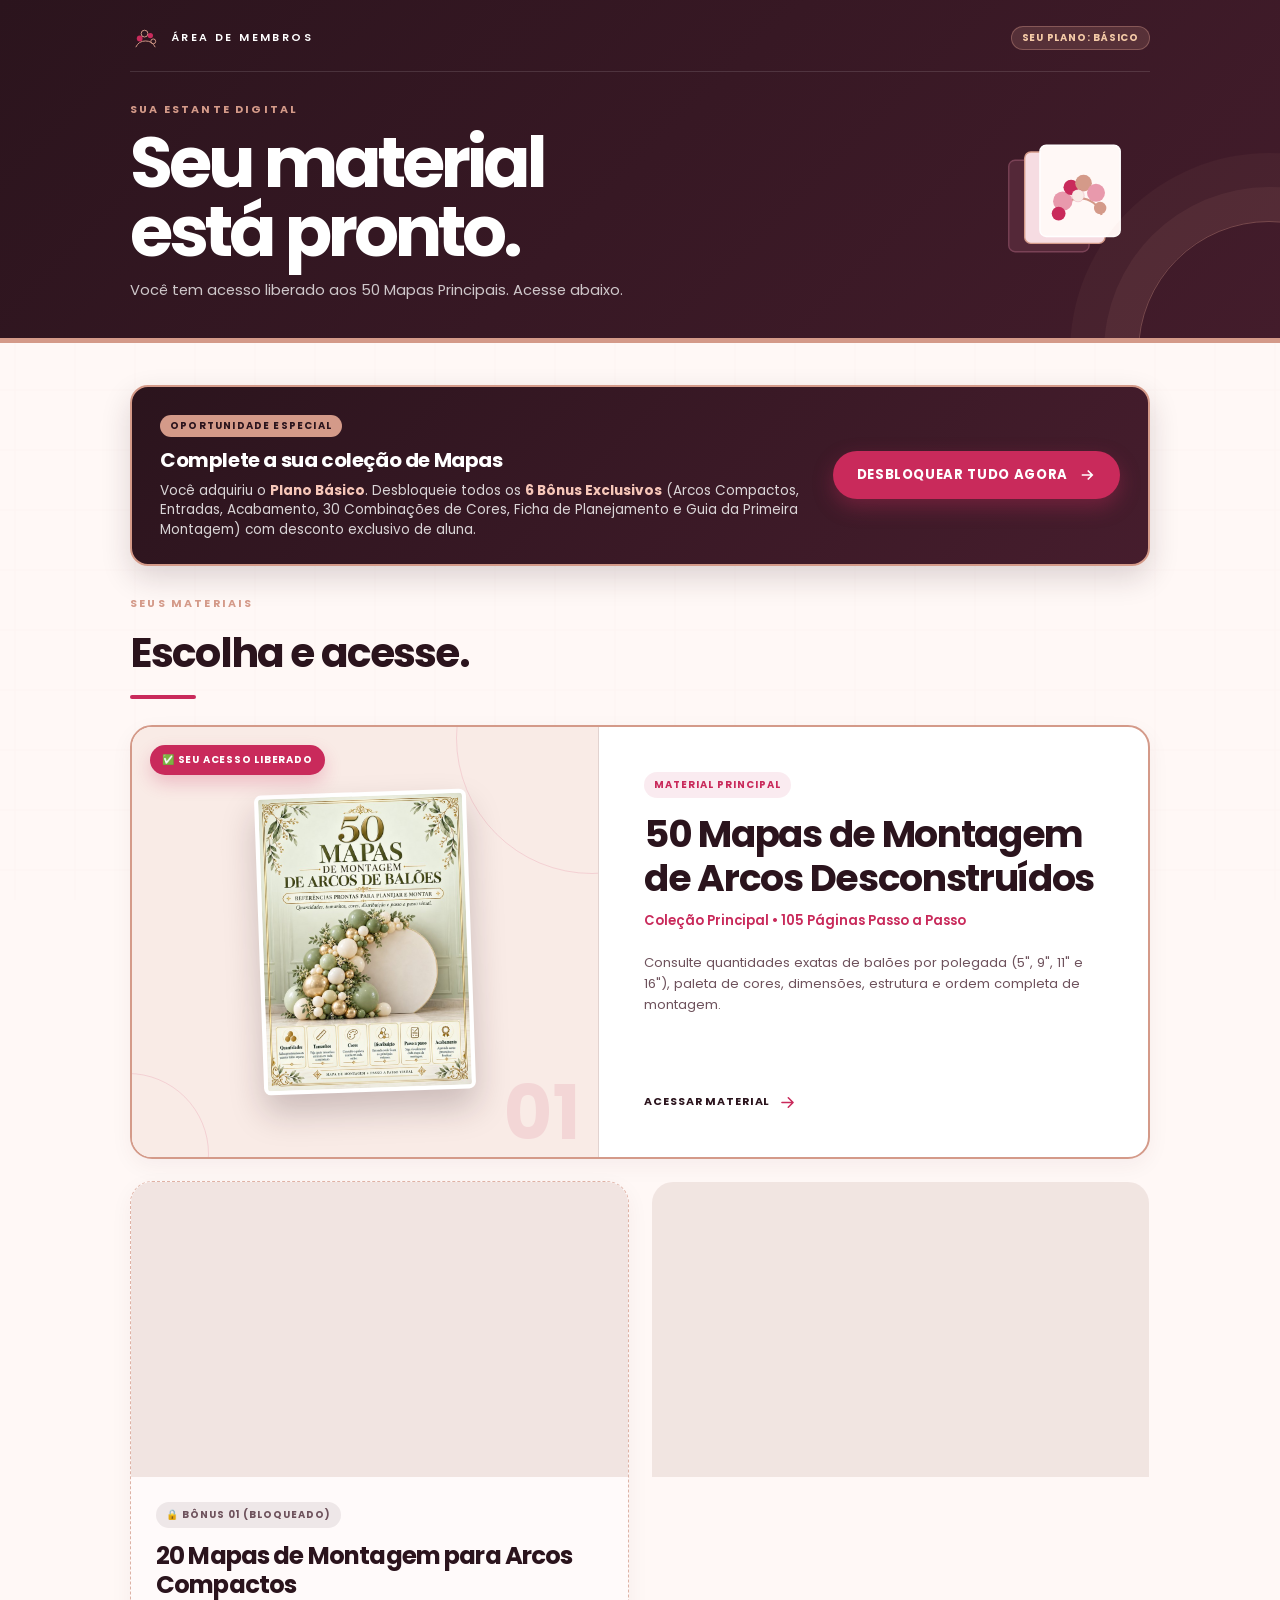
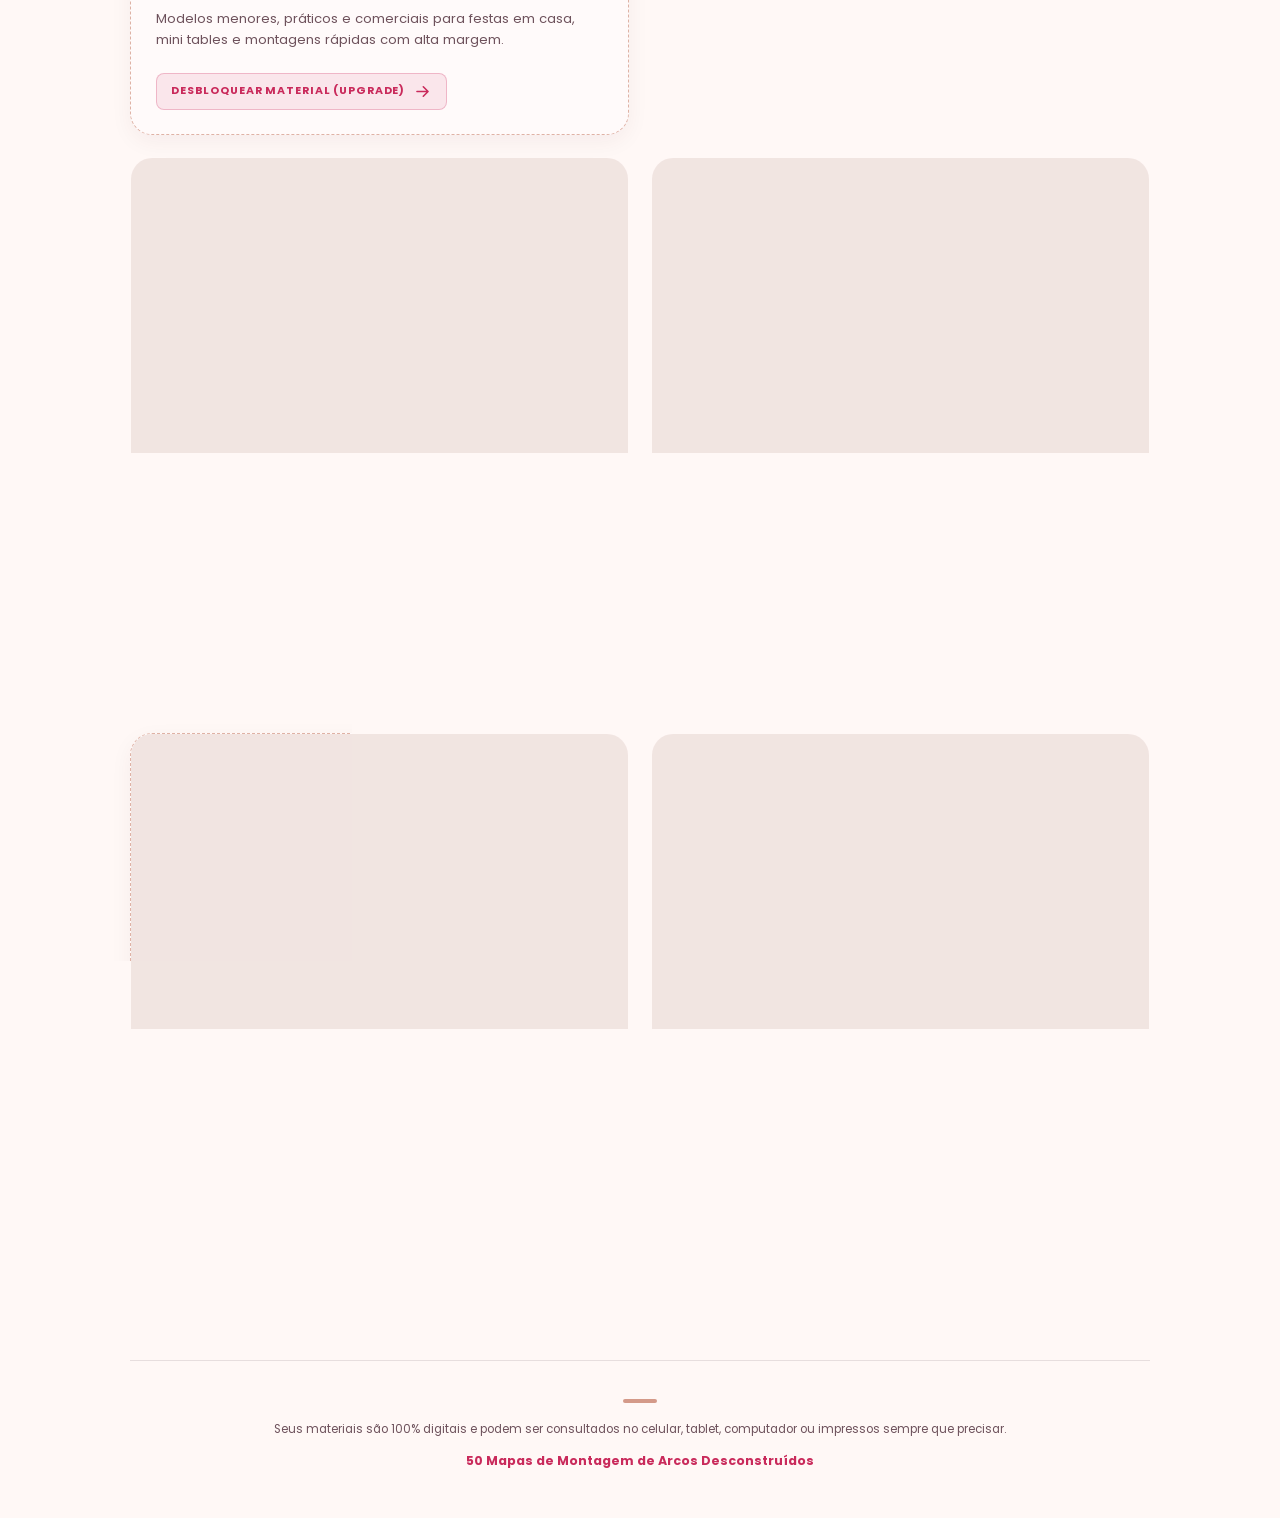
==== basico.html @ bc53d942 "feat: area de membros oficial 50 Mapas de Arcos Desconstruidos (Completo + Basico com Upsell e PDFs)" ====
<!DOCTYPE html>
<html lang="pt-BR">
<head>
  <!-- Google Tag Manager -->
  <script>(function(w,d,s,l,i){w[l]=w[l]||[];w[l].push({'gtm.start':
  new Date().getTime(),event:'gtm.js'});var f=d.getElementsByTagName(s)[0],
  j=d.createElement(s),dl=l!='dataLayer'?'&l='+l:'';j.async=true;j.src=
  'https://www.googletagmanager.com/gtm.js?id='+i+dl;f.parentNode.insertBefore(j,f);
  })(window,document,'script','dataLayer','GTM-WZ3GXS23');</script>
  <!-- End Google Tag Manager -->
  <meta charset="utf-8">
  <meta name="viewport" content="width=device-width, initial-scale=1">
  <meta name="theme-color" content="#FFF8F6">
  <meta name="description" content="Área de membros (Plano Básico) — 50 Mapas de Montagem de Arcos Desconstruídos">
  <title>Área de Membros (Plano Básico) | 50 Mapas de Montagem de Arcos Desconstruídos</title>
  <link rel="icon" href="data:image/svg+xml,%3Csvg xmlns='http://www.w3.org/2000/svg' viewBox='0 0 64 64'%3E%3Ccircle cx='26' cy='28' r='16' fill='%23c92a5b'/%3E%3Ccircle cx='40' cy='24' r='13' fill='%23d49a89'/%3E%3Ccircle cx='34' cy='38' r='11' fill='%23f4b8c8'/%3E%3C/svg%3E">
  <link rel="stylesheet" href="css/styles.css">
  <!-- Meta Pixel Code -->
  <script>
  !function(f,b,e,v,n,t,s)
  {if(f.fbq)return;n=f.fbq=function(){n.callMethod?
  n.callMethod.apply(n,arguments):n.queue.push(arguments)};
  if(!f._fbq)f._fbq=n;n.push=n;n.loaded=!0;n.version='2.0';
  n.queue=[];t=b.createElement(e);t.async=!0;
  t.src=v;s=b.getElementsByTagName(e)[0];
  s.parentNode.insertBefore(t,s)}(window, document,'script',
  'https://connect.facebook.net/en_US/fbevents.js');
  fbq('init', '2135515727040108');
  fbq('track', 'PageView');
  </script>
  <noscript><img height="1" width="1" style="display:none"
  src="https://www.facebook.com/tr?id=2135515727040108&ev=PageView&noscript=1"
  /></noscript>
  <!-- End Meta Pixel Code -->
</head>
<body>
  <!-- Google Tag Manager (noscript) -->
  <noscript><iframe src="https://www.googletagmanager.com/ns.html?id=GTM-WZ3GXS23"
  height="0" width="0" style="display:none;visibility:hidden"></iframe></noscript>
  <!-- End Google Tag Manager (noscript) -->

  <header class="member-header">
    <div class="header-inner">
      <div class="brand-row">
        <div class="brand-mark" aria-hidden="true">
          <svg viewBox="0 0 64 64" role="img">
            <path d="M12 52a22 22 0 0 1 40 0"></path>
            <circle class="topping" cx="20" cy="34" r="6"></circle>
            <circle cx="30" cy="24" r="7"></circle>
            <circle class="topping" cx="42" cy="28" r="5.5"></circle>
            <circle cx="48" cy="40" r="5"></circle>
          </svg>
        </div>
        <span>ÁREA DE MEMBROS</span>
        <span class="status-badge status-badge--basic">SEU PLANO: BÁSICO</span>
      </div>
      <div class="intro-copy">
        <div>
          <p class="eyebrow">SUA ESTANTE DIGITAL</p>
          <h1>Seu material<br>está pronto.</h1>
          <p class="subheadline">Você tem acesso liberado aos 50 Mapas Principais. Acesse abaixo.</p>
        </div>
        <div class="header-illustration" aria-hidden="true">
          <svg viewBox="0 0 260 170">
            <rect class="sheet back" x="56" y="25" width="116" height="132" rx="9"></rect>
            <rect class="sheet middle" x="79" y="13" width="116" height="132" rx="9"></rect>
            <rect class="sheet front" x="101" y="3" width="116" height="132" rx="9"></rect>
            <path class="arch-ring" d="M128 104 A32 32 0 0 1 190 104"></path>
            <circle class="balloon-lg" cx="134" cy="84" r="14"></circle>
            <circle class="balloon-md" cx="146" cy="64" r="11"></circle>
            <circle class="balloon-gold" cx="164" cy="58" r="12"></circle>
            <circle class="balloon-lg" cx="182" cy="72" r="13"></circle>
            <circle class="balloon-cream" cx="156" cy="76" r="9"></circle>
            <circle class="balloon-md" cx="128" cy="102" r="10"></circle>
            <circle class="balloon-gold" cx="188" cy="94" r="9"></circle>
          </svg>
        </div>
      </div>
    </div>
  </header>

  <main>
    <section class="shelf" aria-labelledby="materials-title">
      <!-- BANNER DE UPSELL PARA PLANO COMPLETO -->
      <div class="upgrade-banner">
        <div class="upgrade-banner-content">
          <span class="upgrade-tag">OPORTUNIDADE ESPECIAL</span>
          <h3>Complete a sua coleção de Mapas</h3>
          <p>Você adquiriu o <strong>Plano Básico</strong>. Desbloqueie todos os <strong>6 Bônus Exclusivos</strong> (Arcos Compactos, Entradas, Acabamento, 30 Combinações de Cores, Ficha de Planejamento e Guia da Primeira Montagem) com desconto exclusivo de aluna.</p>
        </div>
        <a href="https://pay.lowify.com.br/checkout.php?product_id=UPGRADE_COMPLETO" data-upgrade-link target="_blank" rel="noopener noreferrer" class="upgrade-btn">
          DESBLOQUEAR TUDO AGORA
          <svg viewBox="0 0 24 24" aria-hidden="true"><path d="M5 12h13M13 6l6 6-6 6"></path></svg>
        </a>
      </div>

      <div class="section-heading">
        <p class="eyebrow">SEUS MATERIAIS</p>
        <h2 id="materials-title">Escolha e acesse.</h2>
        <span class="heading-line" aria-hidden="true"></span>
      </div>

      <div class="material-grid">
        <!-- 01 - MATERIAL PRINCIPAL: 100% LIBERADO -->
        <a class="material-card material-card--featured reveal" href="public/materiais/50-mapas-arcos-desconstruidos.pdf" target="_blank" rel="noopener noreferrer" aria-label="Abrir 50 Mapas de Montagem de Arcos Desconstruídos em nova aba">
          <div class="card-visual">
            <span class="start-badge">✅ SEU ACESSO LIBERADO</span>
            <div class="cover-frame cover-frame--portrait">
              <img src="images/50-mapas.png" alt="Capa dos 50 Mapas de Montagem de Arcos Desconstruídos">
            </div>
            <span class="module-number" aria-hidden="true">01</span>
          </div>
          <div class="card-copy">
            <span class="card-label">MATERIAL PRINCIPAL</span>
            <h3>50 Mapas de Montagem de Arcos Desconstruídos</h3>
            <p class="card-complement">Coleção Principal • 105 Páginas Passo a Passo</p>
            <p>Consulte quantidades exatas de balões por polegada (5", 9", 11" e 16"), paleta de cores, dimensões, estrutura e ordem completa de montagem.</p>
            <span class="card-action">ACESSAR MATERIAL <svg viewBox="0 0 24 24" aria-hidden="true"><path d="M5 12h13M13 6l6 6-6 6"></path></svg></span>
          </div>
        </a>

        <!-- 02 - BÔNUS 01: BLOQUEADO (UPSELL) -->
        <a class="material-card material-card--locked reveal" href="https://pay.lowify.com.br/checkout.php?product_id=UPGRADE_COMPLETO" data-upgrade-link target="_blank" rel="noopener noreferrer" aria-label="Desbloquear 20 Mapas de Montagem para Arcos Compactos">
          <div class="card-visual">
            <span class="lock-badge">
              <svg viewBox="0 0 24 24"><rect x="3" y="11" width="18" height="11" rx="2" ry="2"></rect><path d="M7 11V7a5 5 0 0 1 10 0v4"></path></svg>
              EXCLUSIVO PLANO COMPLETO
            </span>
            <div class="cover-frame cover-frame--portrait">
              <img src="images/bonus-01.png" alt="Capa dos 20 Mapas de Montagem para Arcos Compactos">
            </div>
            <span class="module-number" aria-hidden="true">02</span>
          </div>
          <div class="card-copy">
            <span class="card-label card-label--locked">🔒 BÔNUS 01 (BLOQUEADO)</span>
            <h3>20 Mapas de Montagem para Arcos Compactos</h3>
            <p>Modelos menores, práticos e comerciais para festas em casa, mini tables e montagens rápidas com alta margem.</p>
            <span class="card-action card-action--upgrade">DESBLOQUEAR MATERIAL (UPGRADE) <svg viewBox="0 0 24 24" aria-hidden="true"><path d="M5 12h13M13 6l6 6-6 6"></path></svg></span>
          </div>
        </a>

        <!-- 03 - BÔNUS 02: BLOQUEADO (UPSELL) -->
        <a class="material-card material-card--locked reveal" href="https://pay.lowify.com.br/checkout.php?product_id=UPGRADE_COMPLETO" data-upgrade-link target="_blank" rel="noopener noreferrer" aria-label="Desbloquear 15 Mapas de Montagem para Arcos de Entrada">
          <div class="card-visual card-visual--gold">
            <span class="lock-badge">
              <svg viewBox="0 0 24 24"><rect x="3" y="11" width="18" height="11" rx="2" ry="2"></rect><path d="M7 11V7a5 5 0 0 1 10 0v4"></path></svg>
              EXCLUSIVO PLANO COMPLETO
            </span>
            <div class="cover-frame cover-frame--portrait">
              <img src="images/bonus-02.png" alt="Capa dos 15 Mapas de Montagem para Arcos de Entrada">
            </div>
            <span class="module-number" aria-hidden="true">03</span>
          </div>
          <div class="card-copy">
            <span class="card-label card-label--locked">🔒 BÔNUS 02 (BLOQUEADO)</span>
            <h3>15 Mapas de Montagem para Arcos de Entrada</h3>
            <p>Referências prontas para criar entradas marcantes em festas, corredores e pontos de recepção com estrutura segura.</p>
            <span class="card-action card-action--upgrade">DESBLOQUEAR MATERIAL (UPGRADE) <svg viewBox="0 0 24 24" aria-hidden="true"><path d="M5 12h13M13 6l6 6-6 6"></path></svg></span>
          </div>
        </a>

        <!-- 04 - BÔNUS 03: BLOQUEADO (UPSELL) -->
        <a class="material-card material-card--locked reveal" href="https://pay.lowify.com.br/checkout.php?product_id=UPGRADE_COMPLETO" data-upgrade-link target="_blank" rel="noopener noreferrer" aria-label="Desbloquear 20 Referências de Preenchimento e Acabamento">
          <div class="card-visual card-visual--soft">
            <span class="lock-badge">
              <svg viewBox="0 0 24 24"><rect x="3" y="11" width="18" height="11" rx="2" ry="2"></rect><path d="M7 11V7a5 5 0 0 1 10 0v4"></path></svg>
              EXCLUSIVO PLANO COMPLETO
            </span>
            <div class="cover-frame cover-frame--portrait">
              <img src="images/bonus-03.png" alt="Capa das 20 Referências de Preenchimento e Acabamento">
            </div>
            <span class="module-number" aria-hidden="true">04</span>
          </div>
          <div class="card-copy">
            <span class="card-label card-label--locked">🔒 BÔNUS 03 (BLOQUEADO)</span>
            <h3>20 Referências de Preenchimento e Acabamento</h3>
            <p>Exemplos visuais para preencher espaços vazios, corrigir volumes, esconder estruturas e dar acabamento profissional.</p>
            <span class="card-action card-action--upgrade">DESBLOQUEAR MATERIAL (UPGRADE) <svg viewBox="0 0 24 24" aria-hidden="true"><path d="M5 12h13M13 6l6 6-6 6"></path></svg></span>
          </div>
        </a>

        <!-- 05 - BÔNUS 04: BLOQUEADO (UPSELL) -->
        <a class="material-card material-card--locked reveal" href="https://pay.lowify.com.br/checkout.php?product_id=UPGRADE_COMPLETO" data-upgrade-link target="_blank" rel="noopener noreferrer" aria-label="Desbloquear 30 Distribuições Prontas de 2, 3 e 4 Cores">
          <div class="card-visual card-visual--dark">
            <span class="lock-badge">
              <svg viewBox="0 0 24 24"><rect x="3" y="11" width="18" height="11" rx="2" ry="2"></rect><path d="M7 11V7a5 5 0 0 1 10 0v4"></path></svg>
              EXCLUSIVO PLANO COMPLETO
            </span>
            <div class="cover-frame cover-frame--portrait">
              <img src="images/bonus-04.png" alt="Capa das 30 Distribuições Prontas de 2, 3 e 4 Cores">
            </div>
            <span class="module-number" aria-hidden="true">05</span>
          </div>
          <div class="card-copy">
            <span class="card-label card-label--locked">🔒 BÔNUS 04 (BLOQUEADO)</span>
            <h3>30 Distribuições Prontas de 2, 3 e 4 Cores</h3>
            <p>Modelos visuais de proporção de cores, alternância, blocos e ponto de destaque para harmonizar qualquer paleta.</p>
            <span class="card-action card-action--upgrade">DESBLOQUEAR MATERIAL (UPGRADE) <svg viewBox="0 0 24 24" aria-hidden="true"><path d="M5 12h13M13 6l6 6-6 6"></path></svg></span>
          </div>
        </a>

        <!-- 06 - BÔNUS 05: BLOQUEADO (UPSELL) -->
        <a class="material-card material-card--locked reveal" href="https://pay.lowify.com.br/checkout.php?product_id=UPGRADE_COMPLETO" data-upgrade-link target="_blank" rel="noopener noreferrer" aria-label="Desbloquear Ficha Prática de Planejamento da Montagem">
          <div class="card-visual card-visual--gold">
            <span class="lock-badge">
              <svg viewBox="0 0 24 24"><rect x="3" y="11" width="18" height="11" rx="2" ry="2"></rect><path d="M7 11V7a5 5 0 0 1 10 0v4"></path></svg>
              EXCLUSIVO PLANO COMPLETO
            </span>
            <div class="cover-frame cover-frame--portrait">
              <img src="images/bonus-05.png" alt="Capa da Ficha Prática de Planejamento da Montagem">
            </div>
            <span class="module-number" aria-hidden="true">06</span>
          </div>
          <div class="card-copy">
            <span class="card-label card-label--locked">🔒 BÔNUS 05 (BLOQUEADO)</span>
            <h3>Ficha Prática de Planejamento da Montagem</h3>
            <p>Modelo imprimível de checklist para anotar medidas, contagem de pacotes por polegada, paleta e custo de cada evento.</p>
            <span class="card-action card-action--upgrade">DESBLOQUEAR MATERIAL (UPGRADE) <svg viewBox="0 0 24 24" aria-hidden="true"><path d="M5 12h13M13 6l6 6-6 6"></path></svg></span>
          </div>
        </a>

        <!-- 07 - BÔNUS 06: BLOQUEADO (UPSELL) -->
        <a class="material-card material-card--locked reveal" href="https://pay.lowify.com.br/checkout.php?product_id=UPGRADE_COMPLETO" data-upgrade-link target="_blank" rel="noopener noreferrer" aria-label="Desbloquear Guia Rápido para Usar os Mapas na Primeira Montagem">
          <div class="card-visual">
            <span class="lock-badge">
              <svg viewBox="0 0 24 24"><rect x="3" y="11" width="18" height="11" rx="2" ry="2"></rect><path d="M7 11V7a5 5 0 0 1 10 0v4"></path></svg>
              EXCLUSIVO PLANO COMPLETO
            </span>
            <div class="cover-frame cover-frame--portrait">
              <img src="images/bonus-06.png" alt="Capa do Guia Rápido para Usar os Mapas na Primeira Montagem">
            </div>
            <span class="module-number" aria-hidden="true">07</span>
          </div>
          <div class="card-copy">
            <span class="card-label card-label--locked">🔒 BÔNUS 06 (BLOQUEADO)</span>
            <h3>Guia Rápido para Usar os Mapas na Primeira Montagem</h3>
            <p>Entenda onde encontrar cada informação e como consultar o mapa desde a escolha do modelo até o acabamento final.</p>
            <span class="card-action card-action--upgrade">DESBLOQUEAR MATERIAL (UPGRADE) <svg viewBox="0 0 24 24" aria-hidden="true"><path d="M5 12h13M13 6l6 6-6 6"></path></svg></span>
          </div>
        </a>
      </div>
    </section>
  </main>

  <footer>
    <div class="footer-mark" aria-hidden="true"></div>
    <p>Seus materiais são 100% digitais e podem ser consultados no celular, tablet, computador ou impressos sempre que precisar.</p>
    <strong>50 Mapas de Montagem de Arcos Desconstruídos</strong>
  </footer>

  <script src="js/script.js"></script>
</body>
</html>
---- css/styles.css ----
@font-face {
  font-family: "Poppins";
  src: url("../fonts/Poppins-Regular.ttf") format("truetype");
  font-weight: 400;
  font-style: normal;
  font-display: swap;
}

@font-face {
  font-family: "Poppins";
  src: url("../fonts/Poppins-Medium.ttf") format("truetype");
  font-weight: 500;
  font-style: normal;
  font-display: swap;
}

@font-face {
  font-family: "Poppins";
  src: url("../fonts/Poppins-SemiBold.ttf") format("truetype");
  font-weight: 600;
  font-style: normal;
  font-display: swap;
}

@font-face {
  font-family: "Poppins";
  src: url("../fonts/Poppins-Bold.ttf") format("truetype");
  font-weight: 700;
  font-style: normal;
  font-display: swap;
}

:root {
  --warm: #fff8f6;
  --tomato: #c92a5b;
  --gold: #d49a89;
  --coal: #2b141d;
  --muted: #6e525c;
  --paper: #ffffff;
  --line: rgba(43, 20, 29, 0.11);
  --shadow: 0 14px 38px rgba(74, 21, 43, 0.09);
}

* {
  box-sizing: border-box;
}

html {
  scroll-behavior: smooth;
}

body {
  margin: 0;
  background: var(--warm);
  color: var(--coal);
  font-family: "Poppins", sans-serif;
  -webkit-font-smoothing: antialiased;
}

body::before {
  content: "";
  position: fixed;
  inset: 0;
  z-index: -1;
  pointer-events: none;
  opacity: 0.22;
  background-image: url("data:image/svg+xml,%3Csvg xmlns='http://www.w3.org/2000/svg' width='120' height='120' viewBox='0 0 120 120'%3E%3Cpath d='M15 0v120M75 0v120M0 30h120M0 90h120' stroke='%23d49a89' stroke-opacity='.22' stroke-width='.6'/%3E%3C/svg%3E");
}

a {
  color: inherit;
}

.member-header {
  position: relative;
  overflow: hidden;
  background: linear-gradient(135deg, #2b141d 0%, #431c2b 100%);
  color: var(--paper);
  border-bottom: 5px solid var(--gold);
}

.member-header::after {
  content: "";
  position: absolute;
  width: 260px;
  height: 260px;
  right: -120px;
  bottom: -145px;
  border: 1px solid rgba(212, 154, 137, 0.36);
  border-radius: 50%;
  box-shadow: 0 0 0 34px rgba(212, 154, 137, 0.08), 0 0 0 68px rgba(212, 154, 137, 0.05);
}

.header-inner,
.shelf,
footer {
  width: min(100% - 32px, 1020px);
  margin-inline: auto;
}

.header-inner {
  padding: 22px 0 36px;
}

.brand-row {
  display: flex;
  align-items: center;
  gap: 10px;
  padding-bottom: 18px;
  border-bottom: 1px solid rgba(255, 255, 255, 0.12);
  font-size: 0.68rem;
  font-weight: 600;
  letter-spacing: 0.22em;
}

.brand-mark {
  width: 31px;
  height: 31px;
}

.brand-mark svg {
  width: 100%;
  height: 100%;
  fill: none;
  stroke: var(--gold);
  stroke-width: 2;
}

.brand-mark .topping {
  fill: var(--tomato);
  stroke: none;
}

.intro-copy {
  display: grid;
  grid-template-columns: 1fr 180px;
  align-items: center;
  gap: 16px;
  padding-top: 30px;
}

.eyebrow {
  margin: 0 0 10px;
  color: var(--gold);
  font-size: 0.68rem;
  font-weight: 700;
  letter-spacing: 0.2em;
}

h1,
h2,
h3,
p {
  margin-top: 0;
}

h1 {
  max-width: 620px;
  margin-bottom: 13px;
  font-size: clamp(2.15rem, 8vw, 4.4rem);
  line-height: 0.98;
  letter-spacing: -0.055em;
}

.subheadline {
  margin-bottom: 0;
  color: rgba(255, 255, 255, 0.76);
  font-size: 0.92rem;
  line-height: 1.55;
}

.header-illustration svg {
  display: block;
  width: 100%;
}

.sheet {
  stroke-width: 2;
}

.sheet.back {
  fill: #542838;
  stroke: #7a4256;
}

.sheet.middle {
  fill: #f6dce2;
  stroke: var(--gold);
}

.sheet.front {
  fill: var(--warm);
  stroke: #fff;
}

.arch-ring {
  fill: none;
  stroke: var(--gold);
  stroke-width: 3;
}

.balloon-lg {
  fill: #e899ac;
}

.balloon-md {
  fill: var(--tomato);
}

.balloon-gold {
  fill: #d49a89;
}

.balloon-cream {
  fill: #f9ebe6;
  stroke: rgba(201, 42, 91, 0.25);
  stroke-width: 1;
}

main {
  padding: 42px 0 74px;
}

.section-heading {
  margin-bottom: 26px;
}

.section-heading h2 {
  margin-bottom: 12px;
  font-size: clamp(1.65rem, 5vw, 2.55rem);
  letter-spacing: -0.045em;
}

.heading-line {
  display: block;
  width: 66px;
  height: 4px;
  background: var(--tomato);
  border-radius: 100px;
}

.material-grid {
  display: grid;
  grid-template-columns: repeat(2, minmax(0, 1fr));
  gap: 22px;
}

.material-card {
  display: grid;
  grid-template-rows: 295px 1fr;
  overflow: hidden;
  min-width: 0;
  color: var(--coal);
  text-decoration: none;
  background: var(--paper);
  border: 1px solid var(--line);
  border-radius: 22px;
  box-shadow: 0 7px 22px rgba(74, 21, 43, 0.05);
  transition: transform 180ms ease, box-shadow 180ms ease, border-color 180ms ease;
}

.material-card:hover,
.material-card:focus-visible {
  transform: translateY(-3px);
  border-color: rgba(201, 42, 91, 0.55);
  box-shadow: var(--shadow);
  outline: none;
}

.material-card:active {
  transform: translateY(0) scale(0.992);
}

.material-card--featured {
  grid-column: 1 / -1;
  grid-template-columns: minmax(300px, 0.92fr) 1.08fr;
  grid-template-rows: minmax(430px, auto);
  border: 2px solid var(--gold);
}

.card-visual {
  position: relative;
  display: grid;
  place-items: center;
  min-height: 0;
  overflow: hidden;
  background: #f9ebe6;
  border-bottom: 1px solid var(--line);
}

.card-visual::before,
.card-visual::after {
  content: "";
  position: absolute;
  border: 1px solid rgba(201, 42, 91, 0.14);
  border-radius: 50%;
}

.card-visual::before {
  width: 270px;
  height: 270px;
  right: -130px;
  top: -125px;
}

.card-visual::after {
  width: 160px;
  height: 160px;
  left: -85px;
  bottom: -78px;
}

.material-card--featured .card-visual {
  border-right: 1px solid var(--line);
  border-bottom: 0;
}

.card-visual--gold {
  background: #f5e1da;
}

.card-visual--dark {
  background: var(--coal);
}

.card-visual--soft {
  background: #f6e6ec;
}

.cover-frame {
  position: relative;
  z-index: 1;
  overflow: hidden;
  background: #fff;
  border: 4px solid #fff;
  border-radius: 7px;
  box-shadow: 0 18px 34px rgba(43, 20, 29, 0.22);
  transform: rotate(-2deg);
  transition: transform 180ms ease;
}

.material-card:hover .cover-frame {
  transform: rotate(-1deg) scale(1.015);
}

.cover-frame--portrait {
  width: 158px;
  aspect-ratio: 0.707;
}

.material-card--featured .cover-frame--portrait {
  width: 212px;
}

.cover-frame img {
  display: block;
  width: 100%;
  height: 100%;
  object-fit: cover;
}

.module-number {
  position: absolute;
  right: 18px;
  bottom: 7px;
  z-index: 0;
  color: rgba(201, 42, 91, 0.11);
  font-size: 4.7rem;
  font-weight: 700;
  line-height: 1;
}

.card-visual--dark .module-number {
  color: rgba(212, 154, 137, 0.18);
}

.start-badge {
  position: absolute;
  z-index: 2;
  top: 18px;
  left: 18px;
  padding: 8px 12px;
  color: #fff;
  background: var(--tomato);
  border-radius: 100px;
  font-size: 0.62rem;
  font-weight: 700;
  letter-spacing: 0.08em;
  box-shadow: 0 8px 18px rgba(201, 42, 91, 0.24);
}

.card-copy {
  display: flex;
  flex-direction: column;
  align-items: flex-start;
  padding: 25px 25px 24px;
}

.material-card--featured .card-copy {
  justify-content: center;
  padding: 45px;
}

.card-label {
  display: inline-flex;
  margin-bottom: 14px;
  padding: 6px 10px;
  color: var(--tomato);
  background: rgba(201, 42, 91, 0.09);
  border-radius: 100px;
  font-size: 0.62rem;
  font-weight: 700;
  letter-spacing: 0.1em;
}

.card-copy h3 {
  margin-bottom: 10px;
  font-size: clamp(1.12rem, 3vw, 1.52rem);
  line-height: 1.18;
  letter-spacing: -0.035em;
}

.material-card--featured .card-copy h3 {
  max-width: 450px;
  font-size: clamp(1.65rem, 4vw, 2.35rem);
}

.card-complement {
  color: var(--tomato) !important;
  font-weight: 600;
}

.card-copy p {
  max-width: 480px;
  margin-bottom: 22px;
  color: var(--muted);
  font-size: 0.82rem;
  line-height: 1.58;
}

.card-action {
  display: flex;
  align-items: center;
  gap: 8px;
  margin-top: auto;
  color: var(--coal);
  font-size: 0.68rem;
  font-weight: 700;
  letter-spacing: 0.08em;
}

.card-action svg {
  width: 19px;
  height: 19px;
  fill: none;
  stroke: var(--tomato);
  stroke-width: 2;
  stroke-linecap: round;
  stroke-linejoin: round;
  transition: transform 180ms ease;
}

.material-card:hover .card-action svg {
  transform: translateX(3px);
}

footer {
  padding: 38px 0 46px;
  text-align: center;
  border-top: 1px solid var(--line);
}

.footer-mark {
  width: 34px;
  height: 4px;
  margin: 0 auto 18px;
  background: var(--gold);
  border-radius: 10px;
}

footer p {
  margin-bottom: 9px;
  color: var(--muted);
  font-size: 0.72rem;
}

footer strong {
  color: var(--tomato);
  font-size: 0.78rem;
}

.reveal {
  opacity: 0;
  transform: translateY(12px);
}

.is-ready .reveal {
  animation: reveal-card 420ms ease forwards;
}

.is-ready .reveal:nth-child(2) { animation-delay: 60ms; }
.is-ready .reveal:nth-child(3) { animation-delay: 120ms; }
.is-ready .reveal:nth-child(4) { animation-delay: 180ms; }
.is-ready .reveal:nth-child(5) { animation-delay: 240ms; }
.is-ready .reveal:nth-child(6) { animation-delay: 300ms; }
.is-ready .reveal:nth-child(7) { animation-delay: 360ms; }

@keyframes reveal-card {
  to {
    opacity: 1;
    transform: translateY(0);
  }
}

@media (max-width: 720px) {
  .header-inner,
  .shelf,
  footer {
    width: min(100% - 24px, 620px);
  }

  .header-inner {
    padding-bottom: 30px;
  }

  .intro-copy {
    grid-template-columns: 1fr 112px;
    align-items: end;
    padding-top: 25px;
  }

  .header-illustration {
    margin-right: -18px;
  }

  h1 {
    font-size: clamp(2rem, 11vw, 3rem);
  }

  main {
    padding-top: 34px;
  }

  .material-grid {
    grid-template-columns: 1fr;
    gap: 17px;
  }

  .material-card,
  .material-card--featured {
    grid-column: auto;
    grid-template-columns: 1fr;
    grid-template-rows: 278px auto;
  }

  .material-card--featured {
    grid-template-rows: 365px auto;
  }

  .material-card--featured .card-visual {
    border-right: 0;
    border-bottom: 1px solid var(--line);
  }

  .material-card--featured .cover-frame--portrait {
    width: 190px;
  }

  .material-card--featured .card-copy,
  .card-copy {
    justify-content: flex-start;
    padding: 24px 22px 23px;
  }

  .material-card--featured .card-copy h3 {
    font-size: 1.7rem;
  }

  .cover-frame--portrait {
    width: 145px;
  }

  .card-copy p {
    margin-bottom: 20px;
  }
}

@media (max-width: 430px) {
  .intro-copy {
    grid-template-columns: 1fr 88px;
  }

  .header-illustration {
    opacity: 0.92;
  }

  .subheadline {
    max-width: 255px;
    font-size: 0.82rem;
  }

  .material-card,
  .material-card--featured {
    border-radius: 18px;
  }
}

@media (prefers-reduced-motion: reduce) {
  *,
  *::before,
  *::after {
    scroll-behavior: auto !important;
    animation-duration: 0.01ms !important;
    animation-iteration-count: 1 !important;
    transition-duration: 0.01ms !important;
  }
}

/* ===================================================
   EXTENSÃO: MODO PLANO BÁSICO & UPSELL LOWIFY
   =================================================== */

.upgrade-banner {
  display: flex;
  align-items: center;
  justify-content: space-between;
  gap: 20px;
  padding: 24px 28px;
  margin-bottom: 30px;
  background: linear-gradient(135deg, #2b141d 0%, #461d2d 100%);
  border: 2px solid var(--gold);
  border-radius: 18px;
  box-shadow: 0 12px 30px rgba(43, 20, 29, 0.16);
}

.upgrade-banner-content {
  color: var(--paper);
}

.upgrade-tag {
  display: inline-block;
  padding: 4px 10px;
  margin-bottom: 8px;
  color: var(--coal);
  background: var(--gold);
  border-radius: 100px;
  font-size: 0.62rem;
  font-weight: 700;
  letter-spacing: 0.12em;
}

.upgrade-banner-content h3 {
  margin: 0 0 6px;
  color: #fff;
  font-size: 1.25rem;
  letter-spacing: -0.02em;
}

.upgrade-banner-content p {
  margin: 0;
  color: rgba(255, 255, 255, 0.82);
  font-size: 0.85rem;
  line-height: 1.45;
}

.upgrade-banner-content strong {
  color: #f7c7b9;
}

.upgrade-btn {
  display: inline-flex;
  align-items: center;
  gap: 10px;
  padding: 14px 24px;
  color: #fff;
  background: var(--tomato);
  border-radius: 100px;
  font-size: 0.82rem;
  font-weight: 700;
  letter-spacing: 0.05em;
  text-decoration: none;
  white-space: nowrap;
  box-shadow: 0 8px 20px rgba(201, 42, 91, 0.35);
  transition: transform 180ms ease, background 180ms ease, box-shadow 180ms ease;
}

.upgrade-btn:hover {
  background: #ad1f4b;
  transform: translateY(-2px);
  box-shadow: 0 12px 24px rgba(201, 42, 91, 0.45);
}

.upgrade-btn svg {
  width: 18px;
  height: 18px;
  fill: none;
  stroke: currentColor;
  stroke-width: 2.2;
}

/* CARDS BLOQUEADOS (PLANO BÁSICO) */
.material-card--locked {
  border: 1.5px dashed rgba(212, 154, 137, 0.75);
  background: #fffafa;
}

.material-card--locked .card-visual {
  background: #efe2df;
  opacity: 0.88;
}

.material-card--locked .lock-badge {
  position: absolute;
  z-index: 2;
  top: 18px;
  left: 18px;
  display: flex;
  align-items: center;
  gap: 6px;
  padding: 7px 12px;
  color: #fff;
  background: var(--coal);
  border: 1px solid var(--gold);
  border-radius: 100px;
  font-size: 0.62rem;
  font-weight: 700;
  letter-spacing: 0.08em;
  box-shadow: 0 6px 14px rgba(0, 0, 0, 0.25);
}

.material-card--locked .lock-badge svg {
  width: 13px;
  height: 13px;
  fill: none;
  stroke: var(--gold);
  stroke-width: 2.2;
}

.material-card--locked .card-label--locked {
  color: #6e525c;
  background: rgba(43, 20, 29, 0.08);
}

.material-card--locked .card-action--upgrade {
  display: inline-flex;
  align-items: center;
  gap: 8px;
  margin-top: auto;
  padding: 8px 14px;
  color: var(--tomato);
  background: rgba(201, 42, 91, 0.09);
  border: 1px solid rgba(201, 42, 91, 0.25);
  border-radius: 8px;
  font-size: 0.68rem;
  font-weight: 700;
  letter-spacing: 0.08em;
  transition: all 180ms ease;
}

.material-card--locked:hover .card-action--upgrade {
  color: #fff;
  background: var(--tomato);
  border-color: var(--tomato);
}

.material-card--locked:hover .card-action--upgrade svg {
  stroke: #fff;
}

.status-badge {
  display: inline-flex;
  align-items: center;
  gap: 6px;
  padding: 4px 10px;
  border-radius: 100px;
  font-size: 0.62rem;
  font-weight: 700;
  letter-spacing: 0.08em;
  margin-left: auto;
}

.status-badge--active {
  background: rgba(39, 174, 96, 0.18);
  color: #58d68d;
  border: 1px solid rgba(88, 214, 141, 0.35);
}

.status-badge--basic {
  background: rgba(212, 154, 137, 0.18);
  color: #f5cba7;
  border: 1px solid rgba(212, 154, 137, 0.38);
}

@media (max-width: 768px) {
  .upgrade-banner {
    flex-direction: column;
    align-items: stretch;
    text-align: left;
    padding: 20px;
  }
  .upgrade-btn {
    justify-content: center;
  }
}
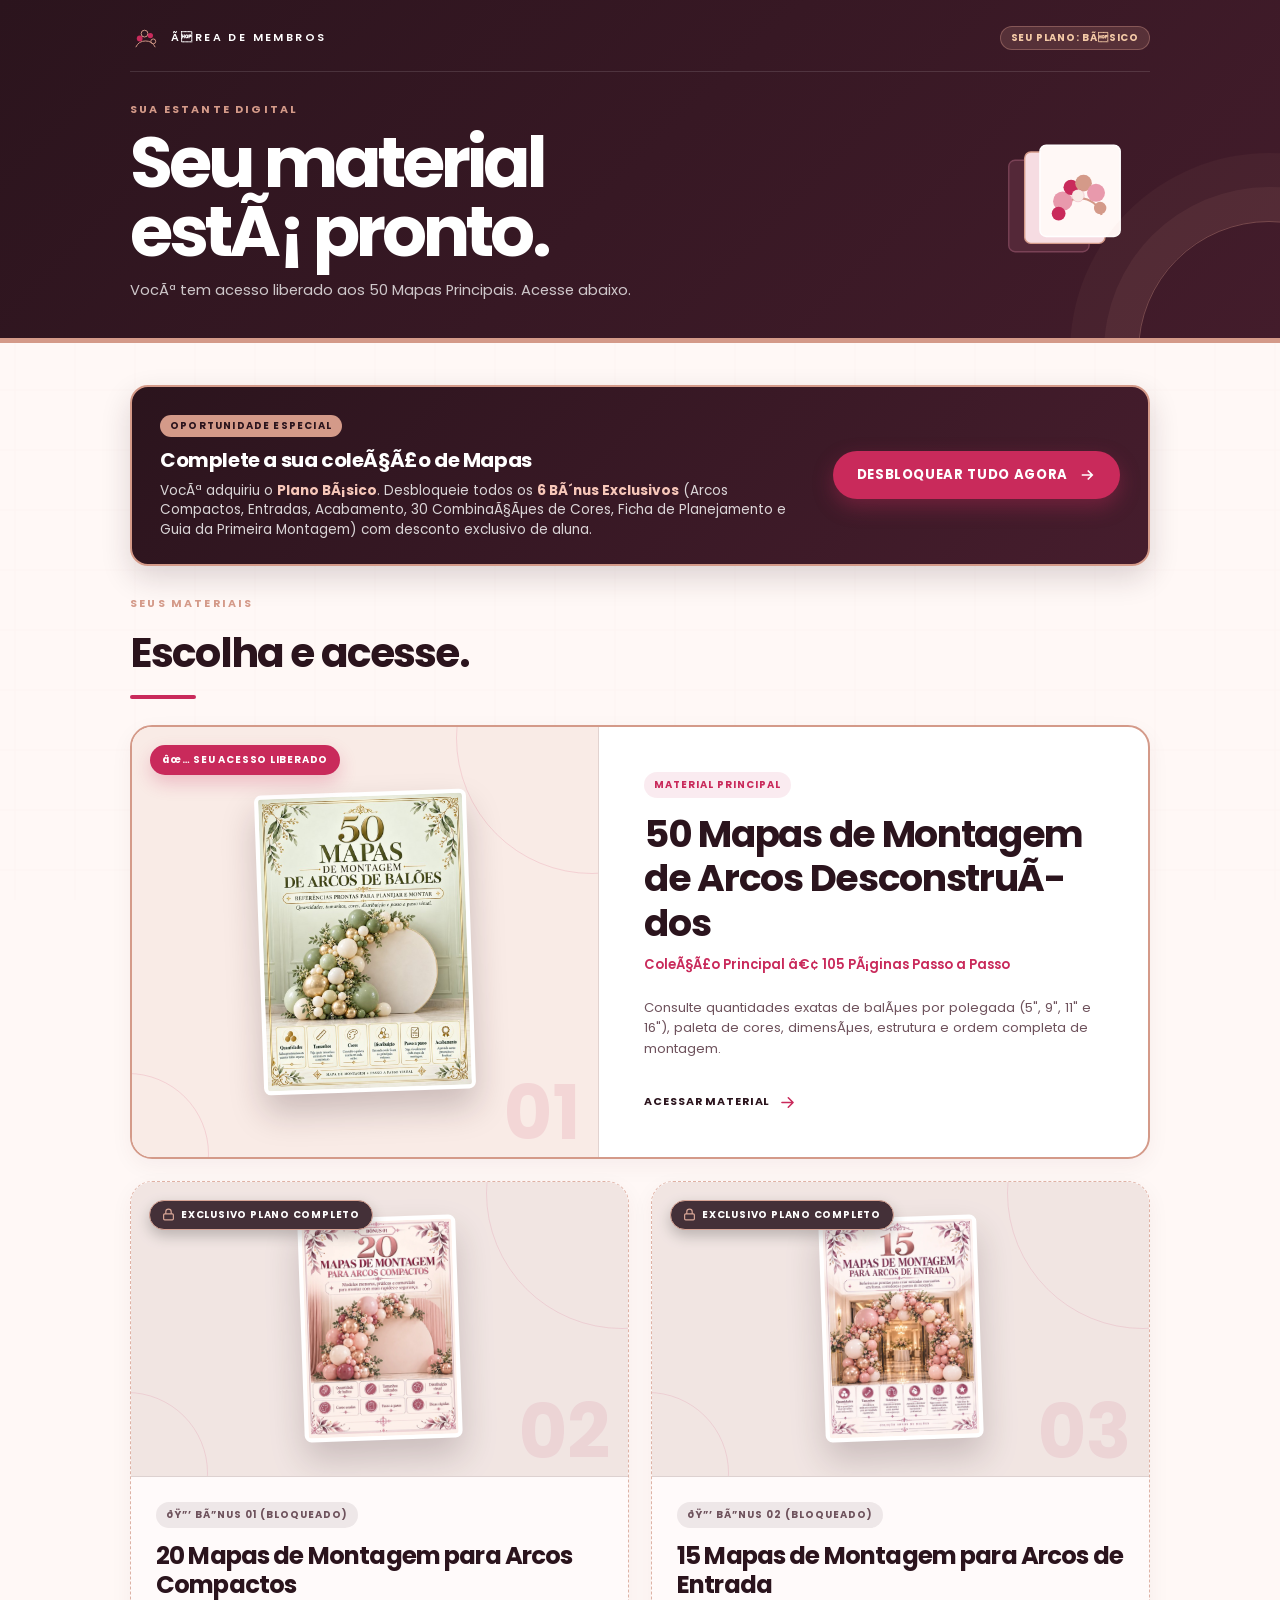
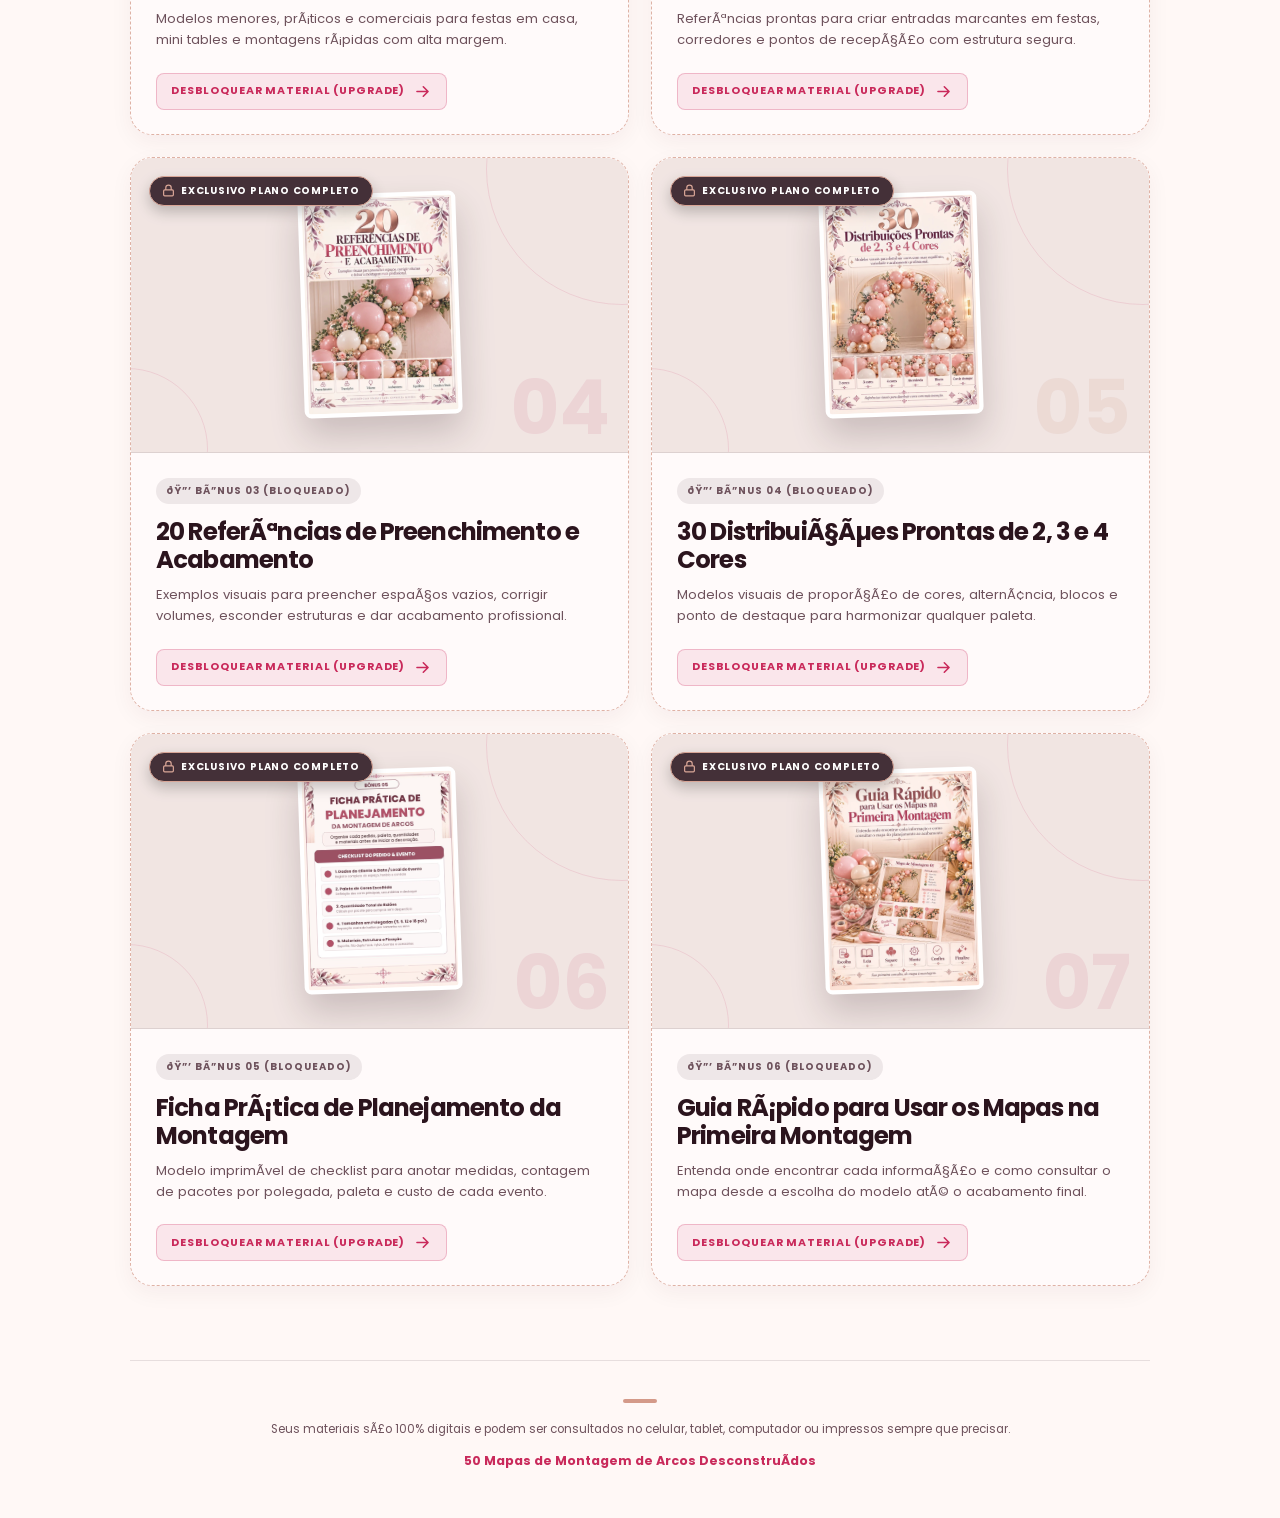
==== commit e51fba52: "fix: move public/materiais to materiais so Vercel serves root index.html and basico.html" ====
--- a/basico.html
+++ b/basico.html
@@ -1,4 +1,4 @@
-<!DOCTYPE html>
+﻿<!DOCTYPE html>
 <html lang="pt-BR">
 <head>
   <!-- Google Tag Manager -->
@@ -11,8 +11,8 @@
   <meta charset="utf-8">
   <meta name="viewport" content="width=device-width, initial-scale=1">
   <meta name="theme-color" content="#FFF8F6">
-  <meta name="description" content="Área de membros (Plano Básico) — 50 Mapas de Montagem de Arcos Desconstruídos">
-  <title>Área de Membros (Plano Básico) | 50 Mapas de Montagem de Arcos Desconstruídos</title>
+  <meta name="description" content="Ãrea de membros (Plano BÃ¡sico) â€” 50 Mapas de Montagem de Arcos DesconstruÃ­dos">
+  <title>Ãrea de Membros (Plano BÃ¡sico) | 50 Mapas de Montagem de Arcos DesconstruÃ­dos</title>
   <link rel="icon" href="data:image/svg+xml,%3Csvg xmlns='http://www.w3.org/2000/svg' viewBox='0 0 64 64'%3E%3Ccircle cx='26' cy='28' r='16' fill='%23c92a5b'/%3E%3Ccircle cx='40' cy='24' r='13' fill='%23d49a89'/%3E%3Ccircle cx='34' cy='38' r='11' fill='%23f4b8c8'/%3E%3C/svg%3E">
   <link rel="stylesheet" href="css/styles.css">
   <!-- Meta Pixel Code -->
@@ -51,14 +51,14 @@
             <circle cx="48" cy="40" r="5"></circle>
           </svg>
         </div>
-        <span>ÁREA DE MEMBROS</span>
-        <span class="status-badge status-badge--basic">SEU PLANO: BÁSICO</span>
+        <span>ÃREA DE MEMBROS</span>
+        <span class="status-badge status-badge--basic">SEU PLANO: BÃSICO</span>
       </div>
       <div class="intro-copy">
         <div>
           <p class="eyebrow">SUA ESTANTE DIGITAL</p>
-          <h1>Seu material<br>está pronto.</h1>
-          <p class="subheadline">Você tem acesso liberado aos 50 Mapas Principais. Acesse abaixo.</p>
+          <h1>Seu material<br>estÃ¡ pronto.</h1>
+          <p class="subheadline">VocÃª tem acesso liberado aos 50 Mapas Principais. Acesse abaixo.</p>
         </div>
         <div class="header-illustration" aria-hidden="true">
           <svg viewBox="0 0 260 170">
@@ -85,8 +85,8 @@
       <div class="upgrade-banner">
         <div class="upgrade-banner-content">
           <span class="upgrade-tag">OPORTUNIDADE ESPECIAL</span>
-          <h3>Complete a sua coleção de Mapas</h3>
-          <p>Você adquiriu o <strong>Plano Básico</strong>. Desbloqueie todos os <strong>6 Bônus Exclusivos</strong> (Arcos Compactos, Entradas, Acabamento, 30 Combinações de Cores, Ficha de Planejamento e Guia da Primeira Montagem) com desconto exclusivo de aluna.</p>
+          <h3>Complete a sua coleÃ§Ã£o de Mapas</h3>
+          <p>VocÃª adquiriu o <strong>Plano BÃ¡sico</strong>. Desbloqueie todos os <strong>6 BÃ´nus Exclusivos</strong> (Arcos Compactos, Entradas, Acabamento, 30 CombinaÃ§Ãµes de Cores, Ficha de Planejamento e Guia da Primeira Montagem) com desconto exclusivo de aluna.</p>
         </div>
         <a href="https://pay.lowify.com.br/checkout.php?product_id=UPGRADE_COMPLETO" data-upgrade-link target="_blank" rel="noopener noreferrer" class="upgrade-btn">
           DESBLOQUEAR TUDO AGORA
@@ -102,24 +102,24 @@
 
       <div class="material-grid">
         <!-- 01 - MATERIAL PRINCIPAL: 100% LIBERADO -->
-        <a class="material-card material-card--featured reveal" href="public/materiais/50-mapas-arcos-desconstruidos.pdf" target="_blank" rel="noopener noreferrer" aria-label="Abrir 50 Mapas de Montagem de Arcos Desconstruídos em nova aba">
+        <a class="material-card material-card--featured reveal" href="materiais/50-mapas-arcos-desconstruidos.pdf" target="_blank" rel="noopener noreferrer" aria-label="Abrir 50 Mapas de Montagem de Arcos DesconstruÃ­dos em nova aba">
           <div class="card-visual">
-            <span class="start-badge">✅ SEU ACESSO LIBERADO</span>
-            <div class="cover-frame cover-frame--portrait">
-              <img src="images/50-mapas.png" alt="Capa dos 50 Mapas de Montagem de Arcos Desconstruídos">
+            <span class="start-badge">âœ… SEU ACESSO LIBERADO</span>
+            <div class="cover-frame cover-frame--portrait">
+              <img src="images/50-mapas.png" alt="Capa dos 50 Mapas de Montagem de Arcos DesconstruÃ­dos">
             </div>
             <span class="module-number" aria-hidden="true">01</span>
           </div>
           <div class="card-copy">
             <span class="card-label">MATERIAL PRINCIPAL</span>
-            <h3>50 Mapas de Montagem de Arcos Desconstruídos</h3>
-            <p class="card-complement">Coleção Principal • 105 Páginas Passo a Passo</p>
-            <p>Consulte quantidades exatas de balões por polegada (5", 9", 11" e 16"), paleta de cores, dimensões, estrutura e ordem completa de montagem.</p>
+            <h3>50 Mapas de Montagem de Arcos DesconstruÃ­dos</h3>
+            <p class="card-complement">ColeÃ§Ã£o Principal â€¢ 105 PÃ¡ginas Passo a Passo</p>
+            <p>Consulte quantidades exatas de balÃµes por polegada (5", 9", 11" e 16"), paleta de cores, dimensÃµes, estrutura e ordem completa de montagem.</p>
             <span class="card-action">ACESSAR MATERIAL <svg viewBox="0 0 24 24" aria-hidden="true"><path d="M5 12h13M13 6l6 6-6 6"></path></svg></span>
           </div>
         </a>
 
-        <!-- 02 - BÔNUS 01: BLOQUEADO (UPSELL) -->
+        <!-- 02 - BÃ”NUS 01: BLOQUEADO (UPSELL) -->
         <a class="material-card material-card--locked reveal" href="https://pay.lowify.com.br/checkout.php?product_id=UPGRADE_COMPLETO" data-upgrade-link target="_blank" rel="noopener noreferrer" aria-label="Desbloquear 20 Mapas de Montagem para Arcos Compactos">
           <div class="card-visual">
             <span class="lock-badge">
@@ -132,14 +132,14 @@
             <span class="module-number" aria-hidden="true">02</span>
           </div>
           <div class="card-copy">
-            <span class="card-label card-label--locked">🔒 BÔNUS 01 (BLOQUEADO)</span>
+            <span class="card-label card-label--locked">ðŸ”’ BÃ”NUS 01 (BLOQUEADO)</span>
             <h3>20 Mapas de Montagem para Arcos Compactos</h3>
-            <p>Modelos menores, práticos e comerciais para festas em casa, mini tables e montagens rápidas com alta margem.</p>
-            <span class="card-action card-action--upgrade">DESBLOQUEAR MATERIAL (UPGRADE) <svg viewBox="0 0 24 24" aria-hidden="true"><path d="M5 12h13M13 6l6 6-6 6"></path></svg></span>
-          </div>
-        </a>
-
-        <!-- 03 - BÔNUS 02: BLOQUEADO (UPSELL) -->
+            <p>Modelos menores, prÃ¡ticos e comerciais para festas em casa, mini tables e montagens rÃ¡pidas com alta margem.</p>
+            <span class="card-action card-action--upgrade">DESBLOQUEAR MATERIAL (UPGRADE) <svg viewBox="0 0 24 24" aria-hidden="true"><path d="M5 12h13M13 6l6 6-6 6"></path></svg></span>
+          </div>
+        </a>
+
+        <!-- 03 - BÃ”NUS 02: BLOQUEADO (UPSELL) -->
         <a class="material-card material-card--locked reveal" href="https://pay.lowify.com.br/checkout.php?product_id=UPGRADE_COMPLETO" data-upgrade-link target="_blank" rel="noopener noreferrer" aria-label="Desbloquear 15 Mapas de Montagem para Arcos de Entrada">
           <div class="card-visual card-visual--gold">
             <span class="lock-badge">
@@ -152,89 +152,89 @@
             <span class="module-number" aria-hidden="true">03</span>
           </div>
           <div class="card-copy">
-            <span class="card-label card-label--locked">🔒 BÔNUS 02 (BLOQUEADO)</span>
+            <span class="card-label card-label--locked">ðŸ”’ BÃ”NUS 02 (BLOQUEADO)</span>
             <h3>15 Mapas de Montagem para Arcos de Entrada</h3>
-            <p>Referências prontas para criar entradas marcantes em festas, corredores e pontos de recepção com estrutura segura.</p>
-            <span class="card-action card-action--upgrade">DESBLOQUEAR MATERIAL (UPGRADE) <svg viewBox="0 0 24 24" aria-hidden="true"><path d="M5 12h13M13 6l6 6-6 6"></path></svg></span>
-          </div>
-        </a>
-
-        <!-- 04 - BÔNUS 03: BLOQUEADO (UPSELL) -->
-        <a class="material-card material-card--locked reveal" href="https://pay.lowify.com.br/checkout.php?product_id=UPGRADE_COMPLETO" data-upgrade-link target="_blank" rel="noopener noreferrer" aria-label="Desbloquear 20 Referências de Preenchimento e Acabamento">
+            <p>ReferÃªncias prontas para criar entradas marcantes em festas, corredores e pontos de recepÃ§Ã£o com estrutura segura.</p>
+            <span class="card-action card-action--upgrade">DESBLOQUEAR MATERIAL (UPGRADE) <svg viewBox="0 0 24 24" aria-hidden="true"><path d="M5 12h13M13 6l6 6-6 6"></path></svg></span>
+          </div>
+        </a>
+
+        <!-- 04 - BÃ”NUS 03: BLOQUEADO (UPSELL) -->
+        <a class="material-card material-card--locked reveal" href="https://pay.lowify.com.br/checkout.php?product_id=UPGRADE_COMPLETO" data-upgrade-link target="_blank" rel="noopener noreferrer" aria-label="Desbloquear 20 ReferÃªncias de Preenchimento e Acabamento">
           <div class="card-visual card-visual--soft">
             <span class="lock-badge">
               <svg viewBox="0 0 24 24"><rect x="3" y="11" width="18" height="11" rx="2" ry="2"></rect><path d="M7 11V7a5 5 0 0 1 10 0v4"></path></svg>
               EXCLUSIVO PLANO COMPLETO
             </span>
             <div class="cover-frame cover-frame--portrait">
-              <img src="images/bonus-03.png" alt="Capa das 20 Referências de Preenchimento e Acabamento">
+              <img src="images/bonus-03.png" alt="Capa das 20 ReferÃªncias de Preenchimento e Acabamento">
             </div>
             <span class="module-number" aria-hidden="true">04</span>
           </div>
           <div class="card-copy">
-            <span class="card-label card-label--locked">🔒 BÔNUS 03 (BLOQUEADO)</span>
-            <h3>20 Referências de Preenchimento e Acabamento</h3>
-            <p>Exemplos visuais para preencher espaços vazios, corrigir volumes, esconder estruturas e dar acabamento profissional.</p>
-            <span class="card-action card-action--upgrade">DESBLOQUEAR MATERIAL (UPGRADE) <svg viewBox="0 0 24 24" aria-hidden="true"><path d="M5 12h13M13 6l6 6-6 6"></path></svg></span>
-          </div>
-        </a>
-
-        <!-- 05 - BÔNUS 04: BLOQUEADO (UPSELL) -->
-        <a class="material-card material-card--locked reveal" href="https://pay.lowify.com.br/checkout.php?product_id=UPGRADE_COMPLETO" data-upgrade-link target="_blank" rel="noopener noreferrer" aria-label="Desbloquear 30 Distribuições Prontas de 2, 3 e 4 Cores">
+            <span class="card-label card-label--locked">ðŸ”’ BÃ”NUS 03 (BLOQUEADO)</span>
+            <h3>20 ReferÃªncias de Preenchimento e Acabamento</h3>
+            <p>Exemplos visuais para preencher espaÃ§os vazios, corrigir volumes, esconder estruturas e dar acabamento profissional.</p>
+            <span class="card-action card-action--upgrade">DESBLOQUEAR MATERIAL (UPGRADE) <svg viewBox="0 0 24 24" aria-hidden="true"><path d="M5 12h13M13 6l6 6-6 6"></path></svg></span>
+          </div>
+        </a>
+
+        <!-- 05 - BÃ”NUS 04: BLOQUEADO (UPSELL) -->
+        <a class="material-card material-card--locked reveal" href="https://pay.lowify.com.br/checkout.php?product_id=UPGRADE_COMPLETO" data-upgrade-link target="_blank" rel="noopener noreferrer" aria-label="Desbloquear 30 DistribuiÃ§Ãµes Prontas de 2, 3 e 4 Cores">
           <div class="card-visual card-visual--dark">
             <span class="lock-badge">
               <svg viewBox="0 0 24 24"><rect x="3" y="11" width="18" height="11" rx="2" ry="2"></rect><path d="M7 11V7a5 5 0 0 1 10 0v4"></path></svg>
               EXCLUSIVO PLANO COMPLETO
             </span>
             <div class="cover-frame cover-frame--portrait">
-              <img src="images/bonus-04.png" alt="Capa das 30 Distribuições Prontas de 2, 3 e 4 Cores">
+              <img src="images/bonus-04.png" alt="Capa das 30 DistribuiÃ§Ãµes Prontas de 2, 3 e 4 Cores">
             </div>
             <span class="module-number" aria-hidden="true">05</span>
           </div>
           <div class="card-copy">
-            <span class="card-label card-label--locked">🔒 BÔNUS 04 (BLOQUEADO)</span>
-            <h3>30 Distribuições Prontas de 2, 3 e 4 Cores</h3>
-            <p>Modelos visuais de proporção de cores, alternância, blocos e ponto de destaque para harmonizar qualquer paleta.</p>
-            <span class="card-action card-action--upgrade">DESBLOQUEAR MATERIAL (UPGRADE) <svg viewBox="0 0 24 24" aria-hidden="true"><path d="M5 12h13M13 6l6 6-6 6"></path></svg></span>
-          </div>
-        </a>
-
-        <!-- 06 - BÔNUS 05: BLOQUEADO (UPSELL) -->
-        <a class="material-card material-card--locked reveal" href="https://pay.lowify.com.br/checkout.php?product_id=UPGRADE_COMPLETO" data-upgrade-link target="_blank" rel="noopener noreferrer" aria-label="Desbloquear Ficha Prática de Planejamento da Montagem">
+            <span class="card-label card-label--locked">ðŸ”’ BÃ”NUS 04 (BLOQUEADO)</span>
+            <h3>30 DistribuiÃ§Ãµes Prontas de 2, 3 e 4 Cores</h3>
+            <p>Modelos visuais de proporÃ§Ã£o de cores, alternÃ¢ncia, blocos e ponto de destaque para harmonizar qualquer paleta.</p>
+            <span class="card-action card-action--upgrade">DESBLOQUEAR MATERIAL (UPGRADE) <svg viewBox="0 0 24 24" aria-hidden="true"><path d="M5 12h13M13 6l6 6-6 6"></path></svg></span>
+          </div>
+        </a>
+
+        <!-- 06 - BÃ”NUS 05: BLOQUEADO (UPSELL) -->
+        <a class="material-card material-card--locked reveal" href="https://pay.lowify.com.br/checkout.php?product_id=UPGRADE_COMPLETO" data-upgrade-link target="_blank" rel="noopener noreferrer" aria-label="Desbloquear Ficha PrÃ¡tica de Planejamento da Montagem">
           <div class="card-visual card-visual--gold">
             <span class="lock-badge">
               <svg viewBox="0 0 24 24"><rect x="3" y="11" width="18" height="11" rx="2" ry="2"></rect><path d="M7 11V7a5 5 0 0 1 10 0v4"></path></svg>
               EXCLUSIVO PLANO COMPLETO
             </span>
             <div class="cover-frame cover-frame--portrait">
-              <img src="images/bonus-05.png" alt="Capa da Ficha Prática de Planejamento da Montagem">
+              <img src="images/bonus-05.png" alt="Capa da Ficha PrÃ¡tica de Planejamento da Montagem">
             </div>
             <span class="module-number" aria-hidden="true">06</span>
           </div>
           <div class="card-copy">
-            <span class="card-label card-label--locked">🔒 BÔNUS 05 (BLOQUEADO)</span>
-            <h3>Ficha Prática de Planejamento da Montagem</h3>
-            <p>Modelo imprimível de checklist para anotar medidas, contagem de pacotes por polegada, paleta e custo de cada evento.</p>
-            <span class="card-action card-action--upgrade">DESBLOQUEAR MATERIAL (UPGRADE) <svg viewBox="0 0 24 24" aria-hidden="true"><path d="M5 12h13M13 6l6 6-6 6"></path></svg></span>
-          </div>
-        </a>
-
-        <!-- 07 - BÔNUS 06: BLOQUEADO (UPSELL) -->
-        <a class="material-card material-card--locked reveal" href="https://pay.lowify.com.br/checkout.php?product_id=UPGRADE_COMPLETO" data-upgrade-link target="_blank" rel="noopener noreferrer" aria-label="Desbloquear Guia Rápido para Usar os Mapas na Primeira Montagem">
+            <span class="card-label card-label--locked">ðŸ”’ BÃ”NUS 05 (BLOQUEADO)</span>
+            <h3>Ficha PrÃ¡tica de Planejamento da Montagem</h3>
+            <p>Modelo imprimÃ­vel de checklist para anotar medidas, contagem de pacotes por polegada, paleta e custo de cada evento.</p>
+            <span class="card-action card-action--upgrade">DESBLOQUEAR MATERIAL (UPGRADE) <svg viewBox="0 0 24 24" aria-hidden="true"><path d="M5 12h13M13 6l6 6-6 6"></path></svg></span>
+          </div>
+        </a>
+
+        <!-- 07 - BÃ”NUS 06: BLOQUEADO (UPSELL) -->
+        <a class="material-card material-card--locked reveal" href="https://pay.lowify.com.br/checkout.php?product_id=UPGRADE_COMPLETO" data-upgrade-link target="_blank" rel="noopener noreferrer" aria-label="Desbloquear Guia RÃ¡pido para Usar os Mapas na Primeira Montagem">
           <div class="card-visual">
             <span class="lock-badge">
               <svg viewBox="0 0 24 24"><rect x="3" y="11" width="18" height="11" rx="2" ry="2"></rect><path d="M7 11V7a5 5 0 0 1 10 0v4"></path></svg>
               EXCLUSIVO PLANO COMPLETO
             </span>
             <div class="cover-frame cover-frame--portrait">
-              <img src="images/bonus-06.png" alt="Capa do Guia Rápido para Usar os Mapas na Primeira Montagem">
+              <img src="images/bonus-06.png" alt="Capa do Guia RÃ¡pido para Usar os Mapas na Primeira Montagem">
             </div>
             <span class="module-number" aria-hidden="true">07</span>
           </div>
           <div class="card-copy">
-            <span class="card-label card-label--locked">🔒 BÔNUS 06 (BLOQUEADO)</span>
-            <h3>Guia Rápido para Usar os Mapas na Primeira Montagem</h3>
-            <p>Entenda onde encontrar cada informação e como consultar o mapa desde a escolha do modelo até o acabamento final.</p>
+            <span class="card-label card-label--locked">ðŸ”’ BÃ”NUS 06 (BLOQUEADO)</span>
+            <h3>Guia RÃ¡pido para Usar os Mapas na Primeira Montagem</h3>
+            <p>Entenda onde encontrar cada informaÃ§Ã£o e como consultar o mapa desde a escolha do modelo atÃ© o acabamento final.</p>
             <span class="card-action card-action--upgrade">DESBLOQUEAR MATERIAL (UPGRADE) <svg viewBox="0 0 24 24" aria-hidden="true"><path d="M5 12h13M13 6l6 6-6 6"></path></svg></span>
           </div>
         </a>
@@ -244,8 +244,8 @@
 
   <footer>
     <div class="footer-mark" aria-hidden="true"></div>
-    <p>Seus materiais são 100% digitais e podem ser consultados no celular, tablet, computador ou impressos sempre que precisar.</p>
-    <strong>50 Mapas de Montagem de Arcos Desconstruídos</strong>
+    <p>Seus materiais sÃ£o 100% digitais e podem ser consultados no celular, tablet, computador ou impressos sempre que precisar.</p>
+    <strong>50 Mapas de Montagem de Arcos DesconstruÃ­dos</strong>
   </footer>
 
   <script src="js/script.js"></script>
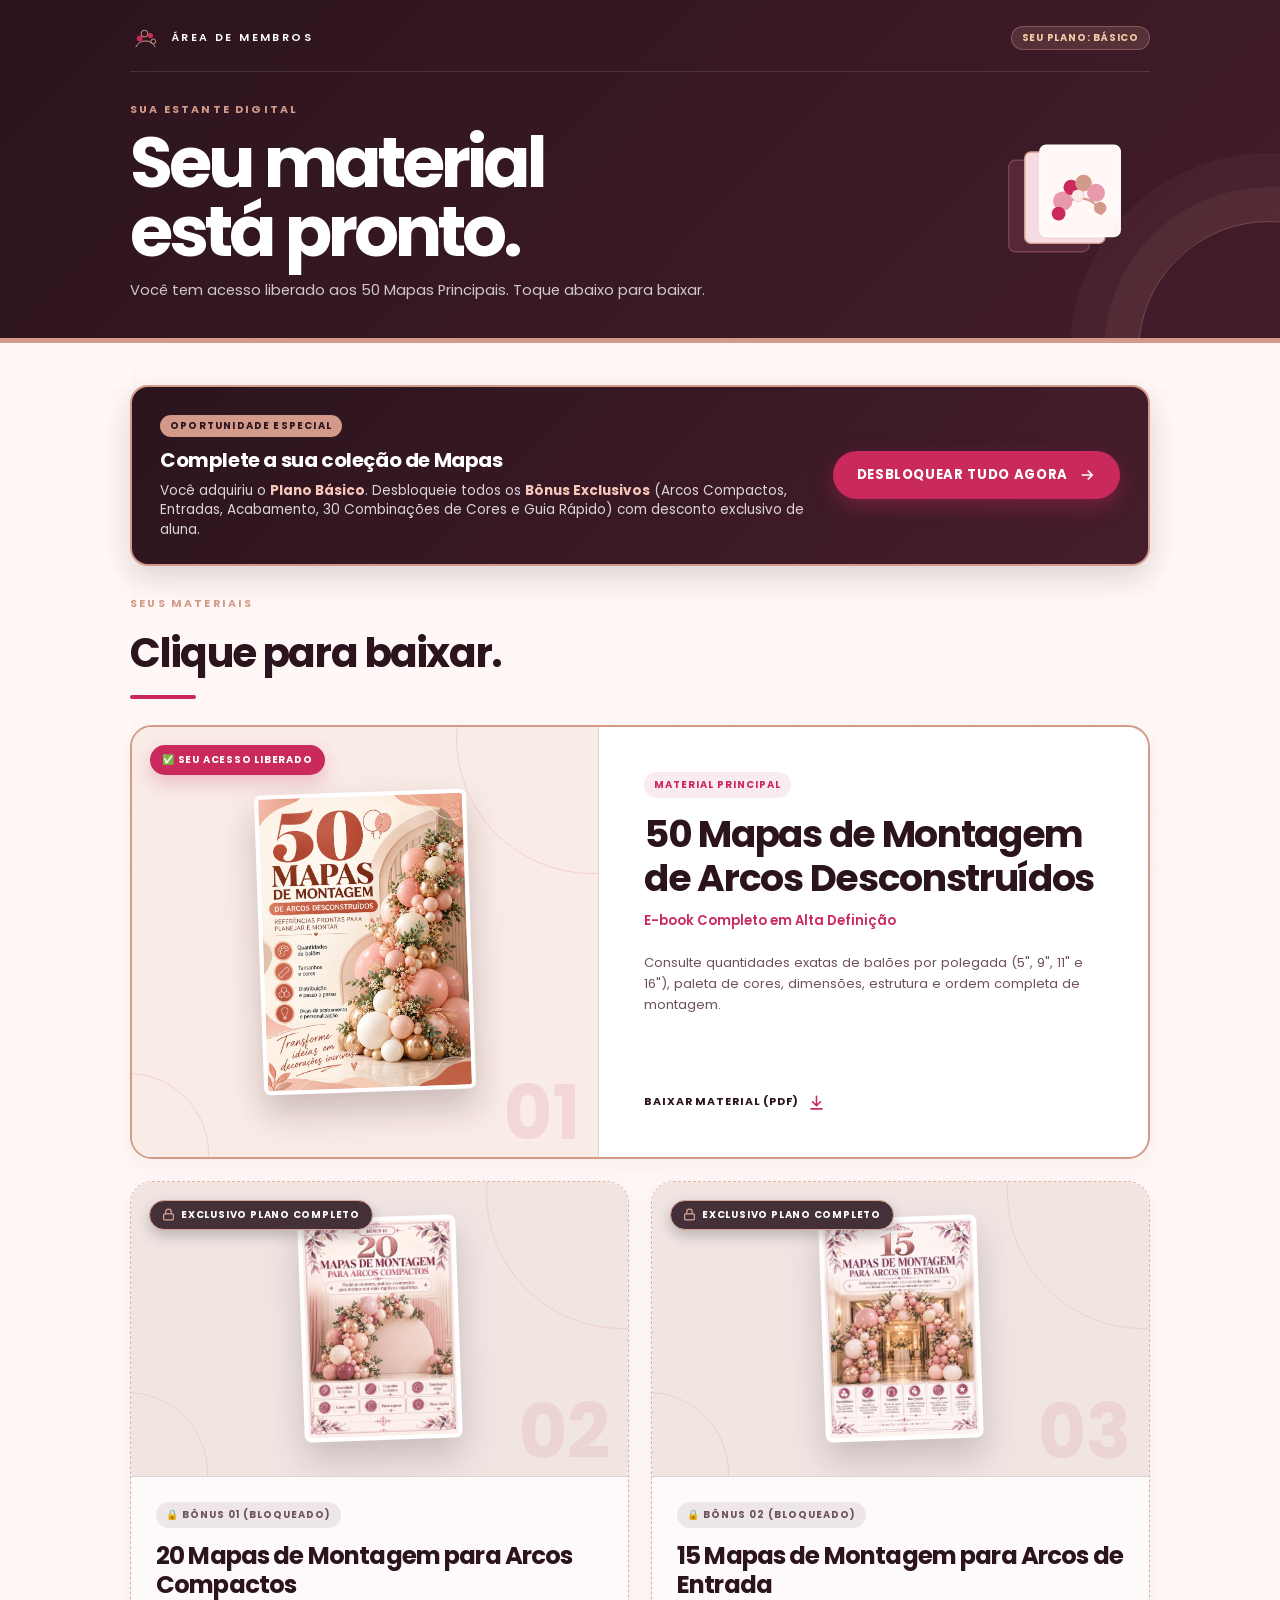
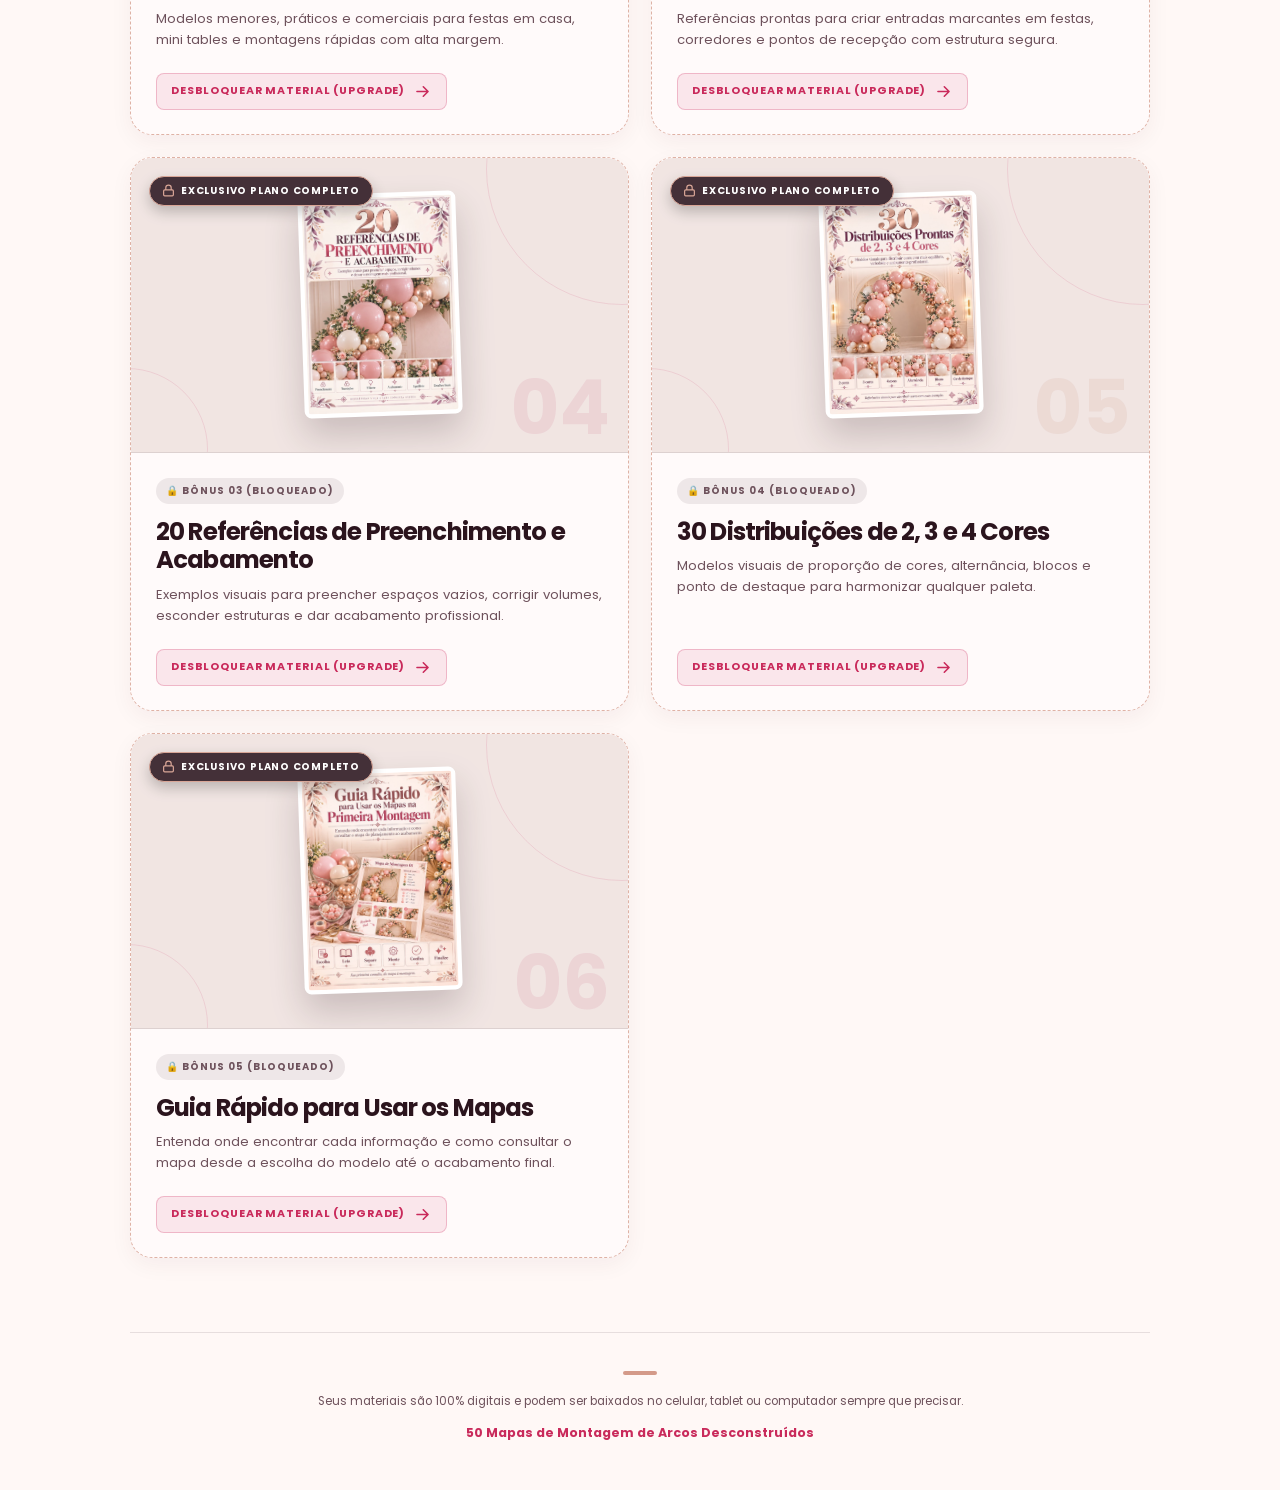
==== commit 1d22b768: "feat: update all 6 PDFs from Desktop/Nova pasta with direct download attachment" ====
--- a/basico.html
+++ b/basico.html
@@ -1,4 +1,4 @@
-﻿<!DOCTYPE html>
+<!DOCTYPE html>
 <html lang="pt-BR">
 <head>
   <!-- Google Tag Manager -->
@@ -11,8 +11,8 @@
   <meta charset="utf-8">
   <meta name="viewport" content="width=device-width, initial-scale=1">
   <meta name="theme-color" content="#FFF8F6">
-  <meta name="description" content="Ãrea de membros (Plano BÃ¡sico) â€” 50 Mapas de Montagem de Arcos DesconstruÃ­dos">
-  <title>Ãrea de Membros (Plano BÃ¡sico) | 50 Mapas de Montagem de Arcos DesconstruÃ­dos</title>
+  <meta name="description" content="Área de membros (Plano Básico) — 50 Mapas de Montagem de Arcos Desconstruídos">
+  <title>Área de Membros (Plano Básico) | 50 Mapas de Montagem de Arcos Desconstruídos</title>
   <link rel="icon" href="data:image/svg+xml,%3Csvg xmlns='http://www.w3.org/2000/svg' viewBox='0 0 64 64'%3E%3Ccircle cx='26' cy='28' r='16' fill='%23c92a5b'/%3E%3Ccircle cx='40' cy='24' r='13' fill='%23d49a89'/%3E%3Ccircle cx='34' cy='38' r='11' fill='%23f4b8c8'/%3E%3C/svg%3E">
   <link rel="stylesheet" href="css/styles.css">
   <!-- Meta Pixel Code -->
@@ -51,14 +51,14 @@
             <circle cx="48" cy="40" r="5"></circle>
           </svg>
         </div>
-        <span>ÃREA DE MEMBROS</span>
-        <span class="status-badge status-badge--basic">SEU PLANO: BÃSICO</span>
+        <span>ÁREA DE MEMBROS</span>
+        <span class="status-badge status-badge--basic">SEU PLANO: BÁSICO</span>
       </div>
       <div class="intro-copy">
         <div>
           <p class="eyebrow">SUA ESTANTE DIGITAL</p>
-          <h1>Seu material<br>estÃ¡ pronto.</h1>
-          <p class="subheadline">VocÃª tem acesso liberado aos 50 Mapas Principais. Acesse abaixo.</p>
+          <h1>Seu material<br>está pronto.</h1>
+          <p class="subheadline">Você tem acesso liberado aos 50 Mapas Principais. Toque abaixo para baixar.</p>
         </div>
         <div class="header-illustration" aria-hidden="true">
           <svg viewBox="0 0 260 170">
@@ -85,8 +85,8 @@
       <div class="upgrade-banner">
         <div class="upgrade-banner-content">
           <span class="upgrade-tag">OPORTUNIDADE ESPECIAL</span>
-          <h3>Complete a sua coleÃ§Ã£o de Mapas</h3>
-          <p>VocÃª adquiriu o <strong>Plano BÃ¡sico</strong>. Desbloqueie todos os <strong>6 BÃ´nus Exclusivos</strong> (Arcos Compactos, Entradas, Acabamento, 30 CombinaÃ§Ãµes de Cores, Ficha de Planejamento e Guia da Primeira Montagem) com desconto exclusivo de aluna.</p>
+          <h3>Complete a sua coleção de Mapas</h3>
+          <p>Você adquiriu o <strong>Plano Básico</strong>. Desbloqueie todos os <strong>Bônus Exclusivos</strong> (Arcos Compactos, Entradas, Acabamento, 30 Combinações de Cores e Guia Rápido) com desconto exclusivo de aluna.</p>
         </div>
         <a href="https://pay.lowify.com.br/checkout.php?product_id=UPGRADE_COMPLETO" data-upgrade-link target="_blank" rel="noopener noreferrer" class="upgrade-btn">
           DESBLOQUEAR TUDO AGORA
@@ -96,30 +96,30 @@
 
       <div class="section-heading">
         <p class="eyebrow">SEUS MATERIAIS</p>
-        <h2 id="materials-title">Escolha e acesse.</h2>
+        <h2 id="materials-title">Clique para baixar.</h2>
         <span class="heading-line" aria-hidden="true"></span>
       </div>
 
       <div class="material-grid">
         <!-- 01 - MATERIAL PRINCIPAL: 100% LIBERADO -->
-        <a class="material-card material-card--featured reveal" href="materiais/50-mapas-arcos-desconstruidos.pdf" target="_blank" rel="noopener noreferrer" aria-label="Abrir 50 Mapas de Montagem de Arcos DesconstruÃ­dos em nova aba">
+        <a class="material-card material-card--featured reveal" href="materiais/50-mapas-arcos-desconstruidos.pdf" download="50-Mapas-de-Montagem-Arcos-Desconstruidos.pdf" aria-label="Baixar 50 Mapas de Montagem de Arcos Desconstruídos">
           <div class="card-visual">
-            <span class="start-badge">âœ… SEU ACESSO LIBERADO</span>
-            <div class="cover-frame cover-frame--portrait">
-              <img src="images/50-mapas.png" alt="Capa dos 50 Mapas de Montagem de Arcos DesconstruÃ­dos">
+            <span class="start-badge">✅ SEU ACESSO LIBERADO</span>
+            <div class="cover-frame cover-frame--portrait">
+              <img src="images/50-mapas.png?v=2" alt="Capa dos 50 Mapas de Montagem de Arcos Desconstruídos">
             </div>
             <span class="module-number" aria-hidden="true">01</span>
           </div>
           <div class="card-copy">
             <span class="card-label">MATERIAL PRINCIPAL</span>
-            <h3>50 Mapas de Montagem de Arcos DesconstruÃ­dos</h3>
-            <p class="card-complement">ColeÃ§Ã£o Principal â€¢ 105 PÃ¡ginas Passo a Passo</p>
-            <p>Consulte quantidades exatas de balÃµes por polegada (5", 9", 11" e 16"), paleta de cores, dimensÃµes, estrutura e ordem completa de montagem.</p>
-            <span class="card-action">ACESSAR MATERIAL <svg viewBox="0 0 24 24" aria-hidden="true"><path d="M5 12h13M13 6l6 6-6 6"></path></svg></span>
-          </div>
-        </a>
-
-        <!-- 02 - BÃ”NUS 01: BLOQUEADO (UPSELL) -->
+            <h3>50 Mapas de Montagem de Arcos Desconstruídos</h3>
+            <p class="card-complement">E-book Completo em Alta Definição</p>
+            <p>Consulte quantidades exatas de balões por polegada (5", 9", 11" e 16"), paleta de cores, dimensões, estrutura e ordem completa de montagem.</p>
+            <span class="card-action">BAIXAR MATERIAL (PDF) <svg viewBox="0 0 24 24" aria-hidden="true"><path d="M12 4v12m0 0l-5-5m5 5l5-5M5 20h14"></path></svg></span>
+          </div>
+        </a>
+
+        <!-- 02 - BÔNUS 01: BLOQUEADO (UPSELL) -->
         <a class="material-card material-card--locked reveal" href="https://pay.lowify.com.br/checkout.php?product_id=UPGRADE_COMPLETO" data-upgrade-link target="_blank" rel="noopener noreferrer" aria-label="Desbloquear 20 Mapas de Montagem para Arcos Compactos">
           <div class="card-visual">
             <span class="lock-badge">
@@ -127,19 +127,19 @@
               EXCLUSIVO PLANO COMPLETO
             </span>
             <div class="cover-frame cover-frame--portrait">
-              <img src="images/bonus-01.png" alt="Capa dos 20 Mapas de Montagem para Arcos Compactos">
+              <img src="images/bonus-01.png?v=2" alt="Capa dos 20 Mapas de Montagem para Arcos Compactos">
             </div>
             <span class="module-number" aria-hidden="true">02</span>
           </div>
           <div class="card-copy">
-            <span class="card-label card-label--locked">ðŸ”’ BÃ”NUS 01 (BLOQUEADO)</span>
+            <span class="card-label card-label--locked">🔒 BÔNUS 01 (BLOQUEADO)</span>
             <h3>20 Mapas de Montagem para Arcos Compactos</h3>
-            <p>Modelos menores, prÃ¡ticos e comerciais para festas em casa, mini tables e montagens rÃ¡pidas com alta margem.</p>
-            <span class="card-action card-action--upgrade">DESBLOQUEAR MATERIAL (UPGRADE) <svg viewBox="0 0 24 24" aria-hidden="true"><path d="M5 12h13M13 6l6 6-6 6"></path></svg></span>
-          </div>
-        </a>
-
-        <!-- 03 - BÃ”NUS 02: BLOQUEADO (UPSELL) -->
+            <p>Modelos menores, práticos e comerciais para festas em casa, mini tables e montagens rápidas com alta margem.</p>
+            <span class="card-action card-action--upgrade">DESBLOQUEAR MATERIAL (UPGRADE) <svg viewBox="0 0 24 24" aria-hidden="true"><path d="M5 12h13M13 6l6 6-6 6"></path></svg></span>
+          </div>
+        </a>
+
+        <!-- 03 - BÔNUS 02: BLOQUEADO (UPSELL) -->
         <a class="material-card material-card--locked reveal" href="https://pay.lowify.com.br/checkout.php?product_id=UPGRADE_COMPLETO" data-upgrade-link target="_blank" rel="noopener noreferrer" aria-label="Desbloquear 15 Mapas de Montagem para Arcos de Entrada">
           <div class="card-visual card-visual--gold">
             <span class="lock-badge">
@@ -147,94 +147,74 @@
               EXCLUSIVO PLANO COMPLETO
             </span>
             <div class="cover-frame cover-frame--portrait">
-              <img src="images/bonus-02.png" alt="Capa dos 15 Mapas de Montagem para Arcos de Entrada">
+              <img src="images/bonus-02.png?v=2" alt="Capa dos 15 Mapas de Montagem para Arcos de Entrada">
             </div>
             <span class="module-number" aria-hidden="true">03</span>
           </div>
           <div class="card-copy">
-            <span class="card-label card-label--locked">ðŸ”’ BÃ”NUS 02 (BLOQUEADO)</span>
+            <span class="card-label card-label--locked">🔒 BÔNUS 02 (BLOQUEADO)</span>
             <h3>15 Mapas de Montagem para Arcos de Entrada</h3>
-            <p>ReferÃªncias prontas para criar entradas marcantes em festas, corredores e pontos de recepÃ§Ã£o com estrutura segura.</p>
-            <span class="card-action card-action--upgrade">DESBLOQUEAR MATERIAL (UPGRADE) <svg viewBox="0 0 24 24" aria-hidden="true"><path d="M5 12h13M13 6l6 6-6 6"></path></svg></span>
-          </div>
-        </a>
-
-        <!-- 04 - BÃ”NUS 03: BLOQUEADO (UPSELL) -->
-        <a class="material-card material-card--locked reveal" href="https://pay.lowify.com.br/checkout.php?product_id=UPGRADE_COMPLETO" data-upgrade-link target="_blank" rel="noopener noreferrer" aria-label="Desbloquear 20 ReferÃªncias de Preenchimento e Acabamento">
+            <p>Referências prontas para criar entradas marcantes em festas, corredores e pontos de recepção com estrutura segura.</p>
+            <span class="card-action card-action--upgrade">DESBLOQUEAR MATERIAL (UPGRADE) <svg viewBox="0 0 24 24" aria-hidden="true"><path d="M5 12h13M13 6l6 6-6 6"></path></svg></span>
+          </div>
+        </a>
+
+        <!-- 04 - BÔNUS 03: BLOQUEADO (UPSELL) -->
+        <a class="material-card material-card--locked reveal" href="https://pay.lowify.com.br/checkout.php?product_id=UPGRADE_COMPLETO" data-upgrade-link target="_blank" rel="noopener noreferrer" aria-label="Desbloquear 20 Referências de Preenchimento e Acabamento">
           <div class="card-visual card-visual--soft">
             <span class="lock-badge">
               <svg viewBox="0 0 24 24"><rect x="3" y="11" width="18" height="11" rx="2" ry="2"></rect><path d="M7 11V7a5 5 0 0 1 10 0v4"></path></svg>
               EXCLUSIVO PLANO COMPLETO
             </span>
             <div class="cover-frame cover-frame--portrait">
-              <img src="images/bonus-03.png" alt="Capa das 20 ReferÃªncias de Preenchimento e Acabamento">
+              <img src="images/bonus-03.png?v=2" alt="Capa das 20 Referências de Preenchimento e Acabamento">
             </div>
             <span class="module-number" aria-hidden="true">04</span>
           </div>
           <div class="card-copy">
-            <span class="card-label card-label--locked">ðŸ”’ BÃ”NUS 03 (BLOQUEADO)</span>
-            <h3>20 ReferÃªncias de Preenchimento e Acabamento</h3>
-            <p>Exemplos visuais para preencher espaÃ§os vazios, corrigir volumes, esconder estruturas e dar acabamento profissional.</p>
-            <span class="card-action card-action--upgrade">DESBLOQUEAR MATERIAL (UPGRADE) <svg viewBox="0 0 24 24" aria-hidden="true"><path d="M5 12h13M13 6l6 6-6 6"></path></svg></span>
-          </div>
-        </a>
-
-        <!-- 05 - BÃ”NUS 04: BLOQUEADO (UPSELL) -->
-        <a class="material-card material-card--locked reveal" href="https://pay.lowify.com.br/checkout.php?product_id=UPGRADE_COMPLETO" data-upgrade-link target="_blank" rel="noopener noreferrer" aria-label="Desbloquear 30 DistribuiÃ§Ãµes Prontas de 2, 3 e 4 Cores">
+            <span class="card-label card-label--locked">🔒 BÔNUS 03 (BLOQUEADO)</span>
+            <h3>20 Referências de Preenchimento e Acabamento</h3>
+            <p>Exemplos visuais para preencher espaços vazios, corrigir volumes, esconder estruturas e dar acabamento profissional.</p>
+            <span class="card-action card-action--upgrade">DESBLOQUEAR MATERIAL (UPGRADE) <svg viewBox="0 0 24 24" aria-hidden="true"><path d="M5 12h13M13 6l6 6-6 6"></path></svg></span>
+          </div>
+        </a>
+
+        <!-- 05 - BÔNUS 04: BLOQUEADO (UPSELL) -->
+        <a class="material-card material-card--locked reveal" href="https://pay.lowify.com.br/checkout.php?product_id=UPGRADE_COMPLETO" data-upgrade-link target="_blank" rel="noopener noreferrer" aria-label="Desbloquear 30 Distribuições de 2, 3 e 4 Cores">
           <div class="card-visual card-visual--dark">
             <span class="lock-badge">
               <svg viewBox="0 0 24 24"><rect x="3" y="11" width="18" height="11" rx="2" ry="2"></rect><path d="M7 11V7a5 5 0 0 1 10 0v4"></path></svg>
               EXCLUSIVO PLANO COMPLETO
             </span>
             <div class="cover-frame cover-frame--portrait">
-              <img src="images/bonus-04.png" alt="Capa das 30 DistribuiÃ§Ãµes Prontas de 2, 3 e 4 Cores">
+              <img src="images/bonus-04.png?v=2" alt="Capa das 30 Distribuições de 2, 3 e 4 Cores">
             </div>
             <span class="module-number" aria-hidden="true">05</span>
           </div>
           <div class="card-copy">
-            <span class="card-label card-label--locked">ðŸ”’ BÃ”NUS 04 (BLOQUEADO)</span>
-            <h3>30 DistribuiÃ§Ãµes Prontas de 2, 3 e 4 Cores</h3>
-            <p>Modelos visuais de proporÃ§Ã£o de cores, alternÃ¢ncia, blocos e ponto de destaque para harmonizar qualquer paleta.</p>
-            <span class="card-action card-action--upgrade">DESBLOQUEAR MATERIAL (UPGRADE) <svg viewBox="0 0 24 24" aria-hidden="true"><path d="M5 12h13M13 6l6 6-6 6"></path></svg></span>
-          </div>
-        </a>
-
-        <!-- 06 - BÃ”NUS 05: BLOQUEADO (UPSELL) -->
-        <a class="material-card material-card--locked reveal" href="https://pay.lowify.com.br/checkout.php?product_id=UPGRADE_COMPLETO" data-upgrade-link target="_blank" rel="noopener noreferrer" aria-label="Desbloquear Ficha PrÃ¡tica de Planejamento da Montagem">
-          <div class="card-visual card-visual--gold">
-            <span class="lock-badge">
-              <svg viewBox="0 0 24 24"><rect x="3" y="11" width="18" height="11" rx="2" ry="2"></rect><path d="M7 11V7a5 5 0 0 1 10 0v4"></path></svg>
-              EXCLUSIVO PLANO COMPLETO
-            </span>
-            <div class="cover-frame cover-frame--portrait">
-              <img src="images/bonus-05.png" alt="Capa da Ficha PrÃ¡tica de Planejamento da Montagem">
+            <span class="card-label card-label--locked">🔒 BÔNUS 04 (BLOQUEADO)</span>
+            <h3>30 Distribuições de 2, 3 e 4 Cores</h3>
+            <p>Modelos visuais de proporção de cores, alternância, blocos e ponto de destaque para harmonizar qualquer paleta.</p>
+            <span class="card-action card-action--upgrade">DESBLOQUEAR MATERIAL (UPGRADE) <svg viewBox="0 0 24 24" aria-hidden="true"><path d="M5 12h13M13 6l6 6-6 6"></path></svg></span>
+          </div>
+        </a>
+
+        <!-- 06 - BÔNUS 05: BLOQUEADO (UPSELL) -->
+        <a class="material-card material-card--locked reveal" href="https://pay.lowify.com.br/checkout.php?product_id=UPGRADE_COMPLETO" data-upgrade-link target="_blank" rel="noopener noreferrer" aria-label="Desbloquear Guia Rápido para Usar os Mapas">
+          <div class="card-visual">
+            <span class="lock-badge">
+              <svg viewBox="0 0 24 24"><rect x="3" y="11" width="18" height="11" rx="2" ry="2"></rect><path d="M7 11V7a5 5 0 0 1 10 0v4"></path></svg>
+              EXCLUSIVO PLANO COMPLETO
+            </span>
+            <div class="cover-frame cover-frame--portrait">
+              <img src="images/bonus-06.png?v=2" alt="Capa do Guia Rápido para Usar os Mapas">
             </div>
             <span class="module-number" aria-hidden="true">06</span>
           </div>
           <div class="card-copy">
-            <span class="card-label card-label--locked">ðŸ”’ BÃ”NUS 05 (BLOQUEADO)</span>
-            <h3>Ficha PrÃ¡tica de Planejamento da Montagem</h3>
-            <p>Modelo imprimÃ­vel de checklist para anotar medidas, contagem de pacotes por polegada, paleta e custo de cada evento.</p>
-            <span class="card-action card-action--upgrade">DESBLOQUEAR MATERIAL (UPGRADE) <svg viewBox="0 0 24 24" aria-hidden="true"><path d="M5 12h13M13 6l6 6-6 6"></path></svg></span>
-          </div>
-        </a>
-
-        <!-- 07 - BÃ”NUS 06: BLOQUEADO (UPSELL) -->
-        <a class="material-card material-card--locked reveal" href="https://pay.lowify.com.br/checkout.php?product_id=UPGRADE_COMPLETO" data-upgrade-link target="_blank" rel="noopener noreferrer" aria-label="Desbloquear Guia RÃ¡pido para Usar os Mapas na Primeira Montagem">
-          <div class="card-visual">
-            <span class="lock-badge">
-              <svg viewBox="0 0 24 24"><rect x="3" y="11" width="18" height="11" rx="2" ry="2"></rect><path d="M7 11V7a5 5 0 0 1 10 0v4"></path></svg>
-              EXCLUSIVO PLANO COMPLETO
-            </span>
-            <div class="cover-frame cover-frame--portrait">
-              <img src="images/bonus-06.png" alt="Capa do Guia RÃ¡pido para Usar os Mapas na Primeira Montagem">
-            </div>
-            <span class="module-number" aria-hidden="true">07</span>
-          </div>
-          <div class="card-copy">
-            <span class="card-label card-label--locked">ðŸ”’ BÃ”NUS 06 (BLOQUEADO)</span>
-            <h3>Guia RÃ¡pido para Usar os Mapas na Primeira Montagem</h3>
-            <p>Entenda onde encontrar cada informaÃ§Ã£o e como consultar o mapa desde a escolha do modelo atÃ© o acabamento final.</p>
+            <span class="card-label card-label--locked">🔒 BÔNUS 05 (BLOQUEADO)</span>
+            <h3>Guia Rápido para Usar os Mapas</h3>
+            <p>Entenda onde encontrar cada informação e como consultar o mapa desde a escolha do modelo até o acabamento final.</p>
             <span class="card-action card-action--upgrade">DESBLOQUEAR MATERIAL (UPGRADE) <svg viewBox="0 0 24 24" aria-hidden="true"><path d="M5 12h13M13 6l6 6-6 6"></path></svg></span>
           </div>
         </a>
@@ -244,8 +224,8 @@
 
   <footer>
     <div class="footer-mark" aria-hidden="true"></div>
-    <p>Seus materiais sÃ£o 100% digitais e podem ser consultados no celular, tablet, computador ou impressos sempre que precisar.</p>
-    <strong>50 Mapas de Montagem de Arcos DesconstruÃ­dos</strong>
+    <p>Seus materiais são 100% digitais e podem ser baixados no celular, tablet ou computador sempre que precisar.</p>
+    <strong>50 Mapas de Montagem de Arcos Desconstruídos</strong>
   </footer>
 
   <script src="js/script.js"></script>
